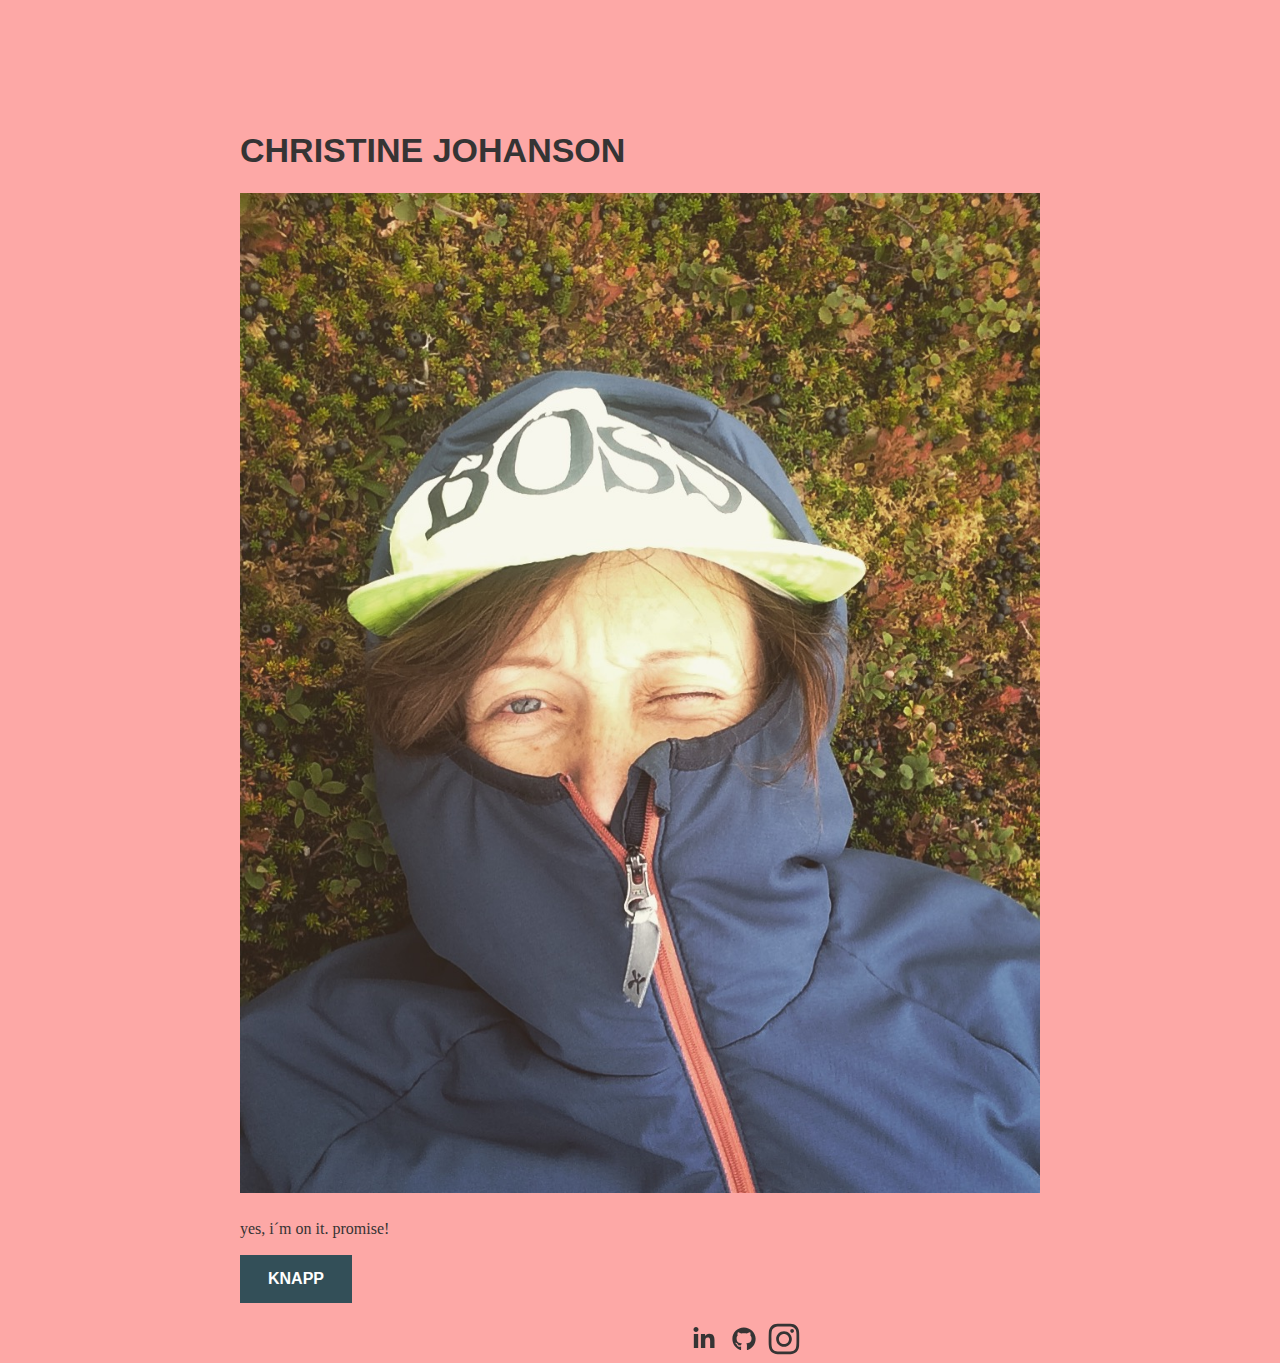
==== index.html @ b48ef5c4 "first commit" ====
<!DOCTYPE html>
<html lang="sv">
  <head>
    <meta charset="UTF-8" />
    <meta http-equiv="X-UA-Compatible" content="IE=edge" />
    <meta name="viewport" content="width=device-width, initial-scale=1.0" />
    <title>Christine Johanson - Home</title>
    <link rel="stylesheet" href="styles.css" />
    <link rel="preconnect" href="https://fonts.googleapis.com" />
    <link rel="preconnect" href="https://fonts.gstatic.com" crossorigin />
    <link
      href="https://fonts.googleapis.com/css2?family=Montserrat:wght@300&family=Nova+Cut&family=PT+Sans:ital,wght@0,400;0,700;1,400;1,700&display=swap"
      rel="stylesheet"
    />
  </head>
  <body>
    <div class="filling">
      <div class="heading">
        <h1>CHRISTINE JOHANSON</h1>
      </div>
      <div class="image">
        <img src="/img/IMG_8121.JPG" />
      </div>

      <p>yes, i´m on it. promise!</p>
      <div class="button">KNAPP</div>
      <div class="logos">
        <svg
          width="32"
          height="32"
          viewBox="0 0 32 32"
          fill="currentcolor"
          xmlns="http://www.w3.org/2000/svg"
        >
          <path
            d="M10.1875 25V10.9844H5.82812V25H10.1875ZM7.98438 9.10938C9.39062 9.10938 10.5156 7.9375 10.5156 6.53125C10.5156 5.17188 9.39062 4.04688 7.98438 4.04688C6.625 4.04688 5.5 5.17188 5.5 6.53125C5.5 7.9375 6.625 9.10938 7.98438 9.10938ZM26.4531 25H26.5V17.3125C26.5 13.5625 25.6562 10.6562 21.25 10.6562C19.1406 10.6562 17.7344 11.8281 17.125 12.9062H17.0781V10.9844H12.9062V25H17.2656V18.0625C17.2656 16.2344 17.5938 14.5 19.8438 14.5C22.0938 14.5 22.1406 16.5625 22.1406 18.2031V25H26.4531Z"
            fill="currentcolor"
          />
        </svg>
        <svg
          width="32"
          height="32"
          viewBox="0 0 32 32"
          fill="currentcolor"
          xmlns="http://www.w3.org/2000/svg"
        >
          <path
            d="M12.1094 22.6562C12.1094 22.5625 12.0156 22.4688 11.875 22.4688C11.7344 22.4688 11.6406 22.5625 11.6406 22.6562C11.6406 22.75 11.7344 22.8438 11.875 22.7969C12.0156 22.7969 12.1094 22.75 12.1094 22.6562ZM10.6562 22.4219C10.6562 22.5156 10.75 22.6562 10.8906 22.6562C10.9844 22.7031 11.125 22.6562 11.1719 22.5625C11.1719 22.4688 11.125 22.375 10.9844 22.3281C10.8438 22.2812 10.7031 22.3281 10.6562 22.4219ZM12.7656 22.375C12.625 22.375 12.5312 22.4688 12.5312 22.6094C12.5312 22.7031 12.6719 22.75 12.8125 22.7031C12.9531 22.6562 13.0469 22.6094 13 22.5156C13 22.4219 12.8594 22.3281 12.7656 22.375ZM15.8125 4.375C9.34375 4.375 4.375 9.34375 4.375 15.8125C4.375 21.0156 7.60938 25.4688 12.2969 27.0625C12.9062 27.1562 13.0938 26.7812 13.0938 26.5C13.0938 26.1719 13.0938 24.5781 13.0938 23.5938C13.0938 23.5938 9.8125 24.2969 9.10938 22.1875C9.10938 22.1875 8.59375 20.8281 7.84375 20.5C7.84375 20.5 6.76562 19.75 7.89062 19.75C7.89062 19.75 9.0625 19.8438 9.71875 20.9688C10.75 22.7969 12.4375 22.2812 13.1406 21.9531C13.2344 21.2031 13.5156 20.6875 13.8906 20.3594C11.2656 20.0781 8.59375 19.7031 8.59375 15.2031C8.59375 13.8906 8.96875 13.2812 9.71875 12.4375C9.57812 12.1094 9.20312 10.8906 9.85938 9.25C10.7969 8.96875 13.0938 10.5156 13.0938 10.5156C14.0312 10.2344 15.0156 10.1406 16 10.1406C17.0312 10.1406 18.0156 10.2344 18.9531 10.5156C18.9531 10.5156 21.2031 8.92188 22.1875 9.25C22.8438 10.8906 22.4219 12.1094 22.3281 12.4375C23.0781 13.2812 23.5469 13.8906 23.5469 15.2031C23.5469 19.7031 20.7812 20.0781 18.1562 20.3594C18.5781 20.7344 18.9531 21.4375 18.9531 22.5625C18.9531 24.1094 18.9062 26.0781 18.9062 26.4531C18.9062 26.7812 19.1406 27.1562 19.75 27.0156C24.4375 25.4688 27.625 21.0156 27.625 15.8125C27.625 9.34375 22.3281 4.375 15.8125 4.375ZM8.92188 20.5469C8.82812 20.5938 8.875 20.7344 8.92188 20.8281C9.01562 20.875 9.10938 20.9219 9.20312 20.875C9.25 20.8281 9.25 20.6875 9.15625 20.5938C9.0625 20.5469 8.96875 20.5 8.92188 20.5469ZM8.40625 20.1719C8.35938 20.2656 8.40625 20.3125 8.5 20.3594C8.59375 20.4062 8.6875 20.4062 8.73438 20.3125C8.73438 20.2656 8.6875 20.2188 8.59375 20.1719C8.5 20.125 8.45312 20.125 8.40625 20.1719ZM9.90625 21.8594C9.85938 21.9062 9.85938 22.0469 10 22.1406C10.0938 22.2344 10.2344 22.2812 10.2812 22.1875C10.3281 22.1406 10.3281 22 10.2344 21.9062C10.1406 21.8125 10 21.7656 9.90625 21.8594ZM9.39062 21.1562C9.29688 21.2031 9.29688 21.3438 9.39062 21.4375C9.48438 21.5312 9.57812 21.5781 9.67188 21.5312C9.71875 21.4844 9.71875 21.3438 9.67188 21.25C9.57812 21.1562 9.48438 21.1094 9.39062 21.1562Z"
            fill="currentcolor"
          />
        </svg>
        <svg
          width="22"
          height="22"
          viewBox="0 0 22 22"
          fill="currentcolor"
          xmlns="http://www.w3.org/2000/svg"
        >
          <path
            d="M11 5.60938C8 5.60938 5.60938 8.04688 5.60938 11C5.60938 14 8 16.3906 11 16.3906C13.9531 16.3906 16.3906 14 16.3906 11C16.3906 8.04688 13.9531 5.60938 11 5.60938ZM11 14.5156C9.07812 14.5156 7.48438 12.9688 7.48438 11C7.48438 9.07812 9.03125 7.53125 11 7.53125C12.9219 7.53125 14.4688 9.07812 14.4688 11C14.4688 12.9688 12.9219 14.5156 11 14.5156ZM17.8438 5.42188C17.8438 4.71875 17.2812 4.15625 16.5781 4.15625C15.875 4.15625 15.3125 4.71875 15.3125 5.42188C15.3125 6.125 15.875 6.6875 16.5781 6.6875C17.2812 6.6875 17.8438 6.125 17.8438 5.42188ZM21.4062 6.6875C21.3125 5 20.9375 3.5 19.7188 2.28125C18.5 1.0625 17 0.6875 15.3125 0.59375C13.5781 0.5 8.375 0.5 6.64062 0.59375C4.95312 0.6875 3.5 1.0625 2.23438 2.28125C1.01562 3.5 0.640625 5 0.546875 6.6875C0.453125 8.42188 0.453125 13.625 0.546875 15.3594C0.640625 17.0469 1.01562 18.5 2.23438 19.7656C3.5 20.9844 4.95312 21.3594 6.64062 21.4531C8.375 21.5469 13.5781 21.5469 15.3125 21.4531C17 21.3594 18.5 20.9844 19.7188 19.7656C20.9375 18.5 21.3125 17.0469 21.4062 15.3594C21.5 13.625 21.5 8.42188 21.4062 6.6875ZM19.1562 17.1875C18.8281 18.125 18.0781 18.8281 17.1875 19.2031C15.7812 19.7656 12.5 19.625 11 19.625C9.45312 19.625 6.17188 19.7656 4.8125 19.2031C3.875 18.8281 3.17188 18.125 2.79688 17.1875C2.23438 15.8281 2.375 12.5469 2.375 11C2.375 9.5 2.23438 6.21875 2.79688 4.8125C3.17188 3.92188 3.875 3.21875 4.8125 2.84375C6.17188 2.28125 9.45312 2.42188 11 2.42188C12.5 2.42188 15.7812 2.28125 17.1875 2.84375C18.0781 3.17188 18.7812 3.92188 19.1562 4.8125C19.7188 6.21875 19.5781 9.5 19.5781 11C19.5781 12.5469 19.7188 15.8281 19.1562 17.1875Z"
            fill="currentcolor"
          />
        </svg>
      </div>
    </div>
  </body>
</html>
---- styles.css ----
body {
    background-color: #fda8a6;
    font-family: 'Bungee', Helvetica, Arial, cursive;
    /* font-family: 'Nova Cut', cursive; */
}

.filling {
    width: 90%;
    max-width: 800px;
    margin: 0 auto;
    padding-top: 60px;
    color: #353434;
}

/* heading section */
.heading {
    width: 100%;
    margin: 0 auto;
    display: flex;
}

.profile-image {
    width: 70%;
}

.profile-image img {
    border: 2px solid #353434;
    border-radius: 2px;
    box-shadow: 5px 5px;
}

img {
    width: 100%;
    display: block;
    margin: 0 auto;
}

.logos {
    width: 30%;
    margin: 0 auto;
    padding-top: 20px;
    display: flex;
    justify-content: end;
    gap: 8px;
}
.logos svg {
    width: 20px;
    height: 20px;
    color: #353434;
}

svg:hover {
    color: #f75632;
}

a:link, a:visited{
    text-decoration: none;
    color: #353434;
}

.heading-text {
    padding-top: 20px;
    text-align: center;
    padding: 15px;
    width: 70%;
    background-color: white;
    margin: 0 0 20px 40px;
    border: 2px solid #353434;
    border-radius: 2px;
    box-shadow: 5px 5px;
}

/* text */
h1 {
    font-size: 34px;
}

h2 {
    padding: 10px 0;
    font-size: 18px;
}

p {
    font-family: 'Roboto Slab', serif;
    padding-top: 10px;
    line-height: 1.3;
}

.choices {
    display: flex;
    justify-content: center;
    gap: 14px;
    margin-bottom: 25px;
}

.choices .button {
    background-color: #353434;
    font-size: 12px;
    padding: 10px 20px;
    /* border-radius: 6px; */
    /* background-color: #d1d1d1; */
}

.choices .button:hover {
    background-color: #f75632;
    color: white;
}
.button {
    background-color: rgb(51, 79, 88);
    border: none;
    color: white;
    padding: 15px 28px;
    text-align: center;
    text-decoration: none;
    display: inline-block;
    font-size: 16px;
    font-weight: bold;
    cursor: pointer;
    transition-duration: 0.4s;        
}

.button:hover {
    background-color: white;
    color: rgb(51, 79, 88);
}

/* portfolio section  */
.portfolio {
    background-color: #d1d1d1;
    padding: 10px;
    width: 100%;
    box-sizing: border-box;
    border: 2px solid #353434;
    border-radius: 2px;
    box-shadow: 5px 5px;
    margin-bottom: 20px;
}
span {
    height: 2px;
    width: 100%;
    display: block;
    background-color: white;
    margin: 10px 0;
}

.project {
    width: 100%;
    display: flex;
    flex-direction: row;
}
.project-text {
    width: 50%;   
}
.project-text svg:hover {
    color: #f75632;
    transition-duration: 0.4s;
}

.testar {
    width: 32px;
    height: 32px;
}

.testar svg:hover {
    color: #f75632;
}
.project-image {
    width: 50%;
}
.project h4 {
    font-family: monospace;
    padding-top: 15px;
    padding-bottom: 20px;
}

/* about */
.about {
    background-color: #f75632;
    padding: 10px;
    width: 100%;
    box-sizing: border-box;
    border: 2px solid #353434;
    border-radius: 2px;
    box-shadow: 5px 5px;
    margin-bottom: 20px;
}

/* article {
    width: 60%;
    background-color: bisque;
    margin: 0 auto;
    padding: 10px;
} */


/* tech stack section */
.techstack {
    background-color: rgb(247, 245, 245);
    color: #353434;
    padding: 10px;
    width: 100%;
    box-sizing: border-box;
    border: 2px solid #353434;
    border-radius: 2px;
    box-shadow: 5px 5px;
    margin-bottom: 20px;
}

.techstack li {
    list-style: none;
    font-family: monospace;
    color: black;
}

.tech-list {
    background-color: #fda8a6;
    display: flex;
    justify-content: space-around;
    padding: 10px 0;
}
.left {
    width: 45%;
    text-align: right;
}
.right {
    width: 45%;
}

/* contact section */
.contact {
    background-color: #d1d1d1;
    color: #353434;
    padding: 10px;
    width: 100%;
    box-sizing: border-box;
    border: 2px solid #353434;
    border-radius: 2px;
    box-shadow: 5px 5px;
    margin-bottom: 20px;
}

.contact-text {
    background-color: white;
    padding: 10px;
    text-align: center;
}

.contact-logos {
    width: 30%;
    margin: 0 auto;
    padding-top: 20px;
    display: flex;
    justify-content: center;
    gap: 8px;
    }

.contact-logos svg {
    width: 20px;
    height: 20px;
    color: #353434;
}
.contact-logos svg:hover {
    color: #f75632;
}

footer {
    width: 100%;
    margin: 0 auto;
    background-color: darkgray;
    color: white;
}
/* Small devices (landscape phones, 576px and up) */
@media (min-width: 576px) {
    .filling {
            width: 80%;
    }
    .profile-image {
        width: 60%;
    }
    .logos {
        width: 40%;
    }
    .logos svg {
        width: 32px;
        height: 32px;
    }
    .contact-logos svg {
        width: 32px;
        height: 32px;
    }
    .about, .contact{
        padding: 10px 40px 30px;
    }
    .filling {
        padding-top: 100px;
    }
}

/* Medium devices (tablets, 768px and up) */
@media (min-width: 768px) {
    .about, .contact {
        padding: 10px 100px 30px;
    }
}

/* Large devices (desktops, 992px and up) */
@media (min-width: 992px) {

}

/* X-Large devices (large desktops, 1200px and up) */
@media (min-width: 1200px) {

}
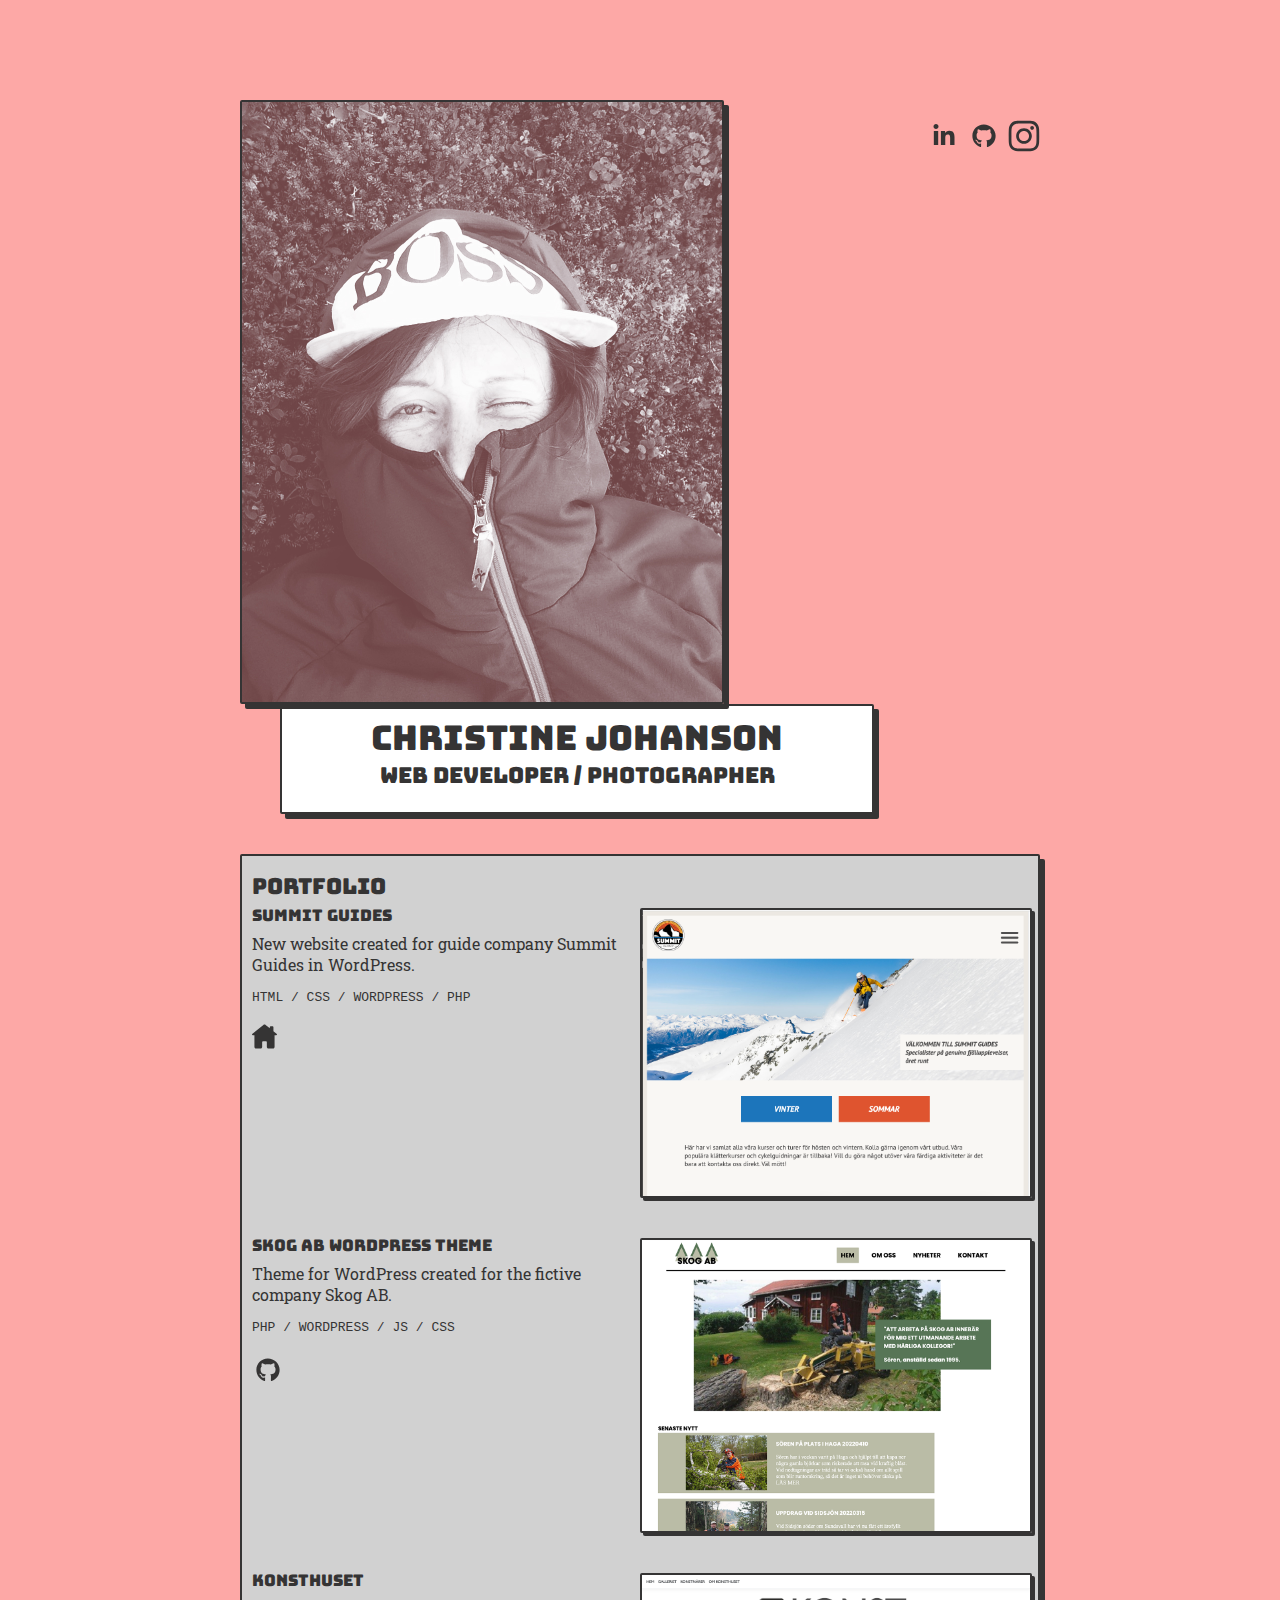
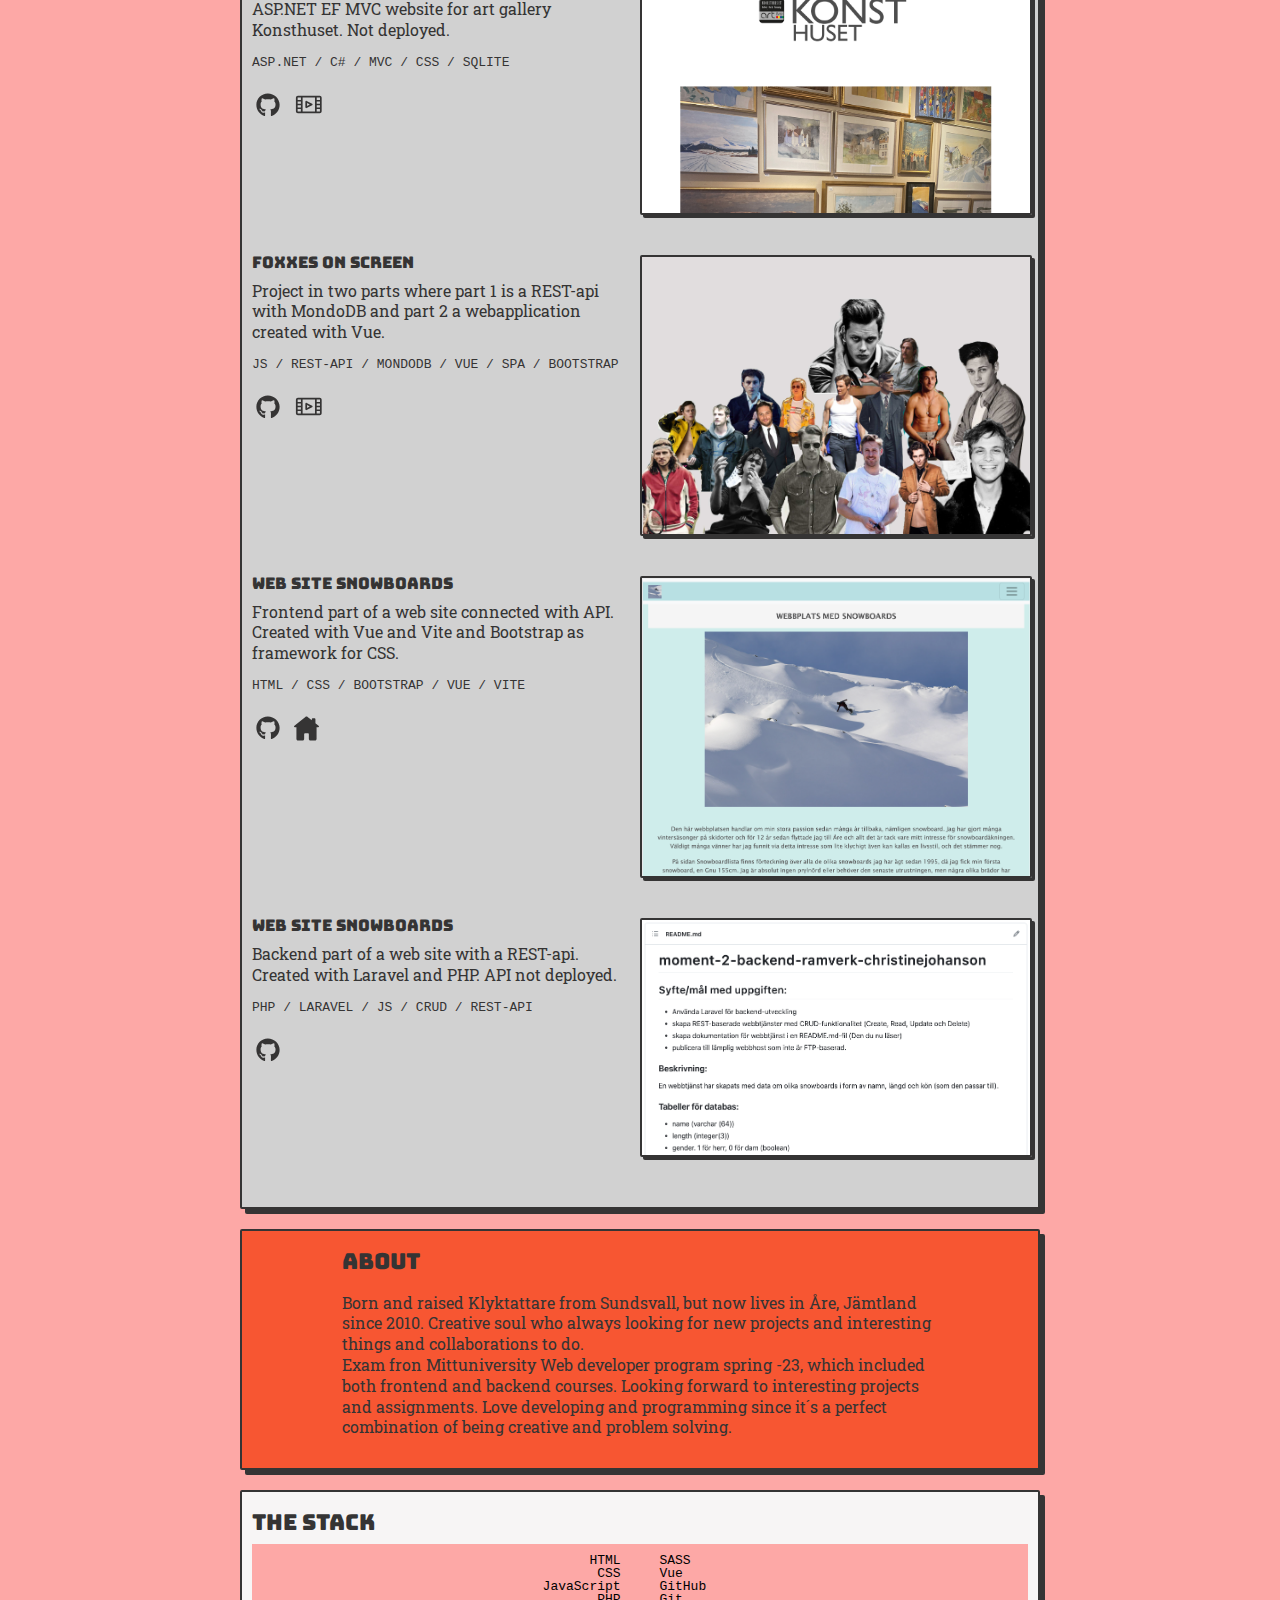
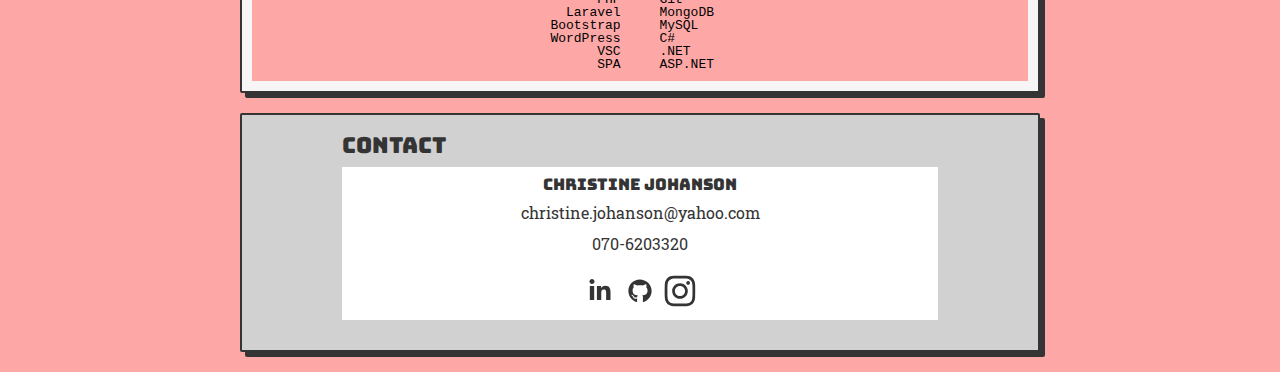
==== commit 3386cc14: "validate check" ====
--- a/index.html
+++ b/index.html
@@ -1,67 +1,489 @@
 <!DOCTYPE html>
-<html lang="sv">
+<html lang="en">
   <head>
     <meta charset="UTF-8" />
     <meta http-equiv="X-UA-Compatible" content="IE=edge" />
     <meta name="viewport" content="width=device-width, initial-scale=1.0" />
-    <title>Christine Johanson - Home</title>
+    <title>Christine Johanson - Web developer</title>
+    <link rel="icon" type="image/x-icon" href="/img/favicon.ico" />
+    <link rel="stylesheet" href="reset.css" />
     <link rel="stylesheet" href="styles.css" />
     <link rel="preconnect" href="https://fonts.googleapis.com" />
     <link rel="preconnect" href="https://fonts.gstatic.com" crossorigin />
     <link
-      href="https://fonts.googleapis.com/css2?family=Montserrat:wght@300&family=Nova+Cut&family=PT+Sans:ital,wght@0,400;0,700;1,400;1,700&display=swap"
+      href="https://fonts.googleapis.com/css2?family=Bungee&family=Montserrat:wght@300&family=Nova+Cut&family=PT+Sans:ital,wght@0,400;0,700;1,400;1,700&family=Roboto+Slab&display=swap"
       rel="stylesheet"
     />
   </head>
   <body>
     <div class="filling">
       <div class="heading">
-        <h1>CHRISTINE JOHANSON</h1>
+        <div class="profile-image">
+          <img src="/img/IMG_8121_2.jpg" alt="christine johanson portrait" />
+        </div>
+        <div class="logos">
+          <!-- linkedin -->
+          <a
+            href="https://www.linkedin.com/in/christine-johanson-6b6a24128/"
+            target="_blank"
+          >
+            <svg
+              width="32"
+              height="32"
+              viewBox="0 0 32 32"
+              fill="currentcolor"
+              xmlns="http://www.w3.org/2000/svg"
+            >
+              <path
+                d="M10.1875 25V10.9844H5.82812V25H10.1875ZM7.98438 9.10938C9.39062 9.10938 10.5156 7.9375 10.5156 6.53125C10.5156 5.17188 9.39062 4.04688 7.98438 4.04688C6.625 4.04688 5.5 5.17188 5.5 6.53125C5.5 7.9375 6.625 9.10938 7.98438 9.10938ZM26.4531 25H26.5V17.3125C26.5 13.5625 25.6562 10.6562 21.25 10.6562C19.1406 10.6562 17.7344 11.8281 17.125 12.9062H17.0781V10.9844H12.9062V25H17.2656V18.0625C17.2656 16.2344 17.5938 14.5 19.8438 14.5C22.0938 14.5 22.1406 16.5625 22.1406 18.2031V25H26.4531Z"
+                fill="currentcolor"
+              />
+            </svg>
+          </a>
+          <!-- github -->
+          <a href="https://github.com/christinejohanson" target="_blank">
+            <svg
+              width="32"
+              height="32"
+              viewBox="0 0 32 32"
+              fill="currentcolor"
+              xmlns="http://www.w3.org/2000/svg"
+            >
+              <path
+                d="M12.1094 22.6562C12.1094 22.5625 12.0156 22.4688 11.875 22.4688C11.7344 22.4688 11.6406 22.5625 11.6406 22.6562C11.6406 22.75 11.7344 22.8438 11.875 22.7969C12.0156 22.7969 12.1094 22.75 12.1094 22.6562ZM10.6562 22.4219C10.6562 22.5156 10.75 22.6562 10.8906 22.6562C10.9844 22.7031 11.125 22.6562 11.1719 22.5625C11.1719 22.4688 11.125 22.375 10.9844 22.3281C10.8438 22.2812 10.7031 22.3281 10.6562 22.4219ZM12.7656 22.375C12.625 22.375 12.5312 22.4688 12.5312 22.6094C12.5312 22.7031 12.6719 22.75 12.8125 22.7031C12.9531 22.6562 13.0469 22.6094 13 22.5156C13 22.4219 12.8594 22.3281 12.7656 22.375ZM15.8125 4.375C9.34375 4.375 4.375 9.34375 4.375 15.8125C4.375 21.0156 7.60938 25.4688 12.2969 27.0625C12.9062 27.1562 13.0938 26.7812 13.0938 26.5C13.0938 26.1719 13.0938 24.5781 13.0938 23.5938C13.0938 23.5938 9.8125 24.2969 9.10938 22.1875C9.10938 22.1875 8.59375 20.8281 7.84375 20.5C7.84375 20.5 6.76562 19.75 7.89062 19.75C7.89062 19.75 9.0625 19.8438 9.71875 20.9688C10.75 22.7969 12.4375 22.2812 13.1406 21.9531C13.2344 21.2031 13.5156 20.6875 13.8906 20.3594C11.2656 20.0781 8.59375 19.7031 8.59375 15.2031C8.59375 13.8906 8.96875 13.2812 9.71875 12.4375C9.57812 12.1094 9.20312 10.8906 9.85938 9.25C10.7969 8.96875 13.0938 10.5156 13.0938 10.5156C14.0312 10.2344 15.0156 10.1406 16 10.1406C17.0312 10.1406 18.0156 10.2344 18.9531 10.5156C18.9531 10.5156 21.2031 8.92188 22.1875 9.25C22.8438 10.8906 22.4219 12.1094 22.3281 12.4375C23.0781 13.2812 23.5469 13.8906 23.5469 15.2031C23.5469 19.7031 20.7812 20.0781 18.1562 20.3594C18.5781 20.7344 18.9531 21.4375 18.9531 22.5625C18.9531 24.1094 18.9062 26.0781 18.9062 26.4531C18.9062 26.7812 19.1406 27.1562 19.75 27.0156C24.4375 25.4688 27.625 21.0156 27.625 15.8125C27.625 9.34375 22.3281 4.375 15.8125 4.375ZM8.92188 20.5469C8.82812 20.5938 8.875 20.7344 8.92188 20.8281C9.01562 20.875 9.10938 20.9219 9.20312 20.875C9.25 20.8281 9.25 20.6875 9.15625 20.5938C9.0625 20.5469 8.96875 20.5 8.92188 20.5469ZM8.40625 20.1719C8.35938 20.2656 8.40625 20.3125 8.5 20.3594C8.59375 20.4062 8.6875 20.4062 8.73438 20.3125C8.73438 20.2656 8.6875 20.2188 8.59375 20.1719C8.5 20.125 8.45312 20.125 8.40625 20.1719ZM9.90625 21.8594C9.85938 21.9062 9.85938 22.0469 10 22.1406C10.0938 22.2344 10.2344 22.2812 10.2812 22.1875C10.3281 22.1406 10.3281 22 10.2344 21.9062C10.1406 21.8125 10 21.7656 9.90625 21.8594ZM9.39062 21.1562C9.29688 21.2031 9.29688 21.3438 9.39062 21.4375C9.48438 21.5312 9.57812 21.5781 9.67188 21.5312C9.71875 21.4844 9.71875 21.3438 9.67188 21.25C9.57812 21.1562 9.48438 21.1094 9.39062 21.1562Z"
+                fill="currentcolor"
+              />
+            </svg>
+          </a>
+          <!-- instagram -->
+          <a href="https://www.instagram.com/cjohanson_foto/" target="_blank">
+            <svg
+              width="22"
+              height="22"
+              viewBox="0 0 22 22"
+              fill="currentcolor"
+              xmlns="http://www.w3.org/2000/svg"
+            >
+              <path
+                d="M11 5.60938C8 5.60938 5.60938 8.04688 5.60938 11C5.60938 14 8 16.3906 11 16.3906C13.9531 16.3906 16.3906 14 16.3906 11C16.3906 8.04688 13.9531 5.60938 11 5.60938ZM11 14.5156C9.07812 14.5156 7.48438 12.9688 7.48438 11C7.48438 9.07812 9.03125 7.53125 11 7.53125C12.9219 7.53125 14.4688 9.07812 14.4688 11C14.4688 12.9688 12.9219 14.5156 11 14.5156ZM17.8438 5.42188C17.8438 4.71875 17.2812 4.15625 16.5781 4.15625C15.875 4.15625 15.3125 4.71875 15.3125 5.42188C15.3125 6.125 15.875 6.6875 16.5781 6.6875C17.2812 6.6875 17.8438 6.125 17.8438 5.42188ZM21.4062 6.6875C21.3125 5 20.9375 3.5 19.7188 2.28125C18.5 1.0625 17 0.6875 15.3125 0.59375C13.5781 0.5 8.375 0.5 6.64062 0.59375C4.95312 0.6875 3.5 1.0625 2.23438 2.28125C1.01562 3.5 0.640625 5 0.546875 6.6875C0.453125 8.42188 0.453125 13.625 0.546875 15.3594C0.640625 17.0469 1.01562 18.5 2.23438 19.7656C3.5 20.9844 4.95312 21.3594 6.64062 21.4531C8.375 21.5469 13.5781 21.5469 15.3125 21.4531C17 21.3594 18.5 20.9844 19.7188 19.7656C20.9375 18.5 21.3125 17.0469 21.4062 15.3594C21.5 13.625 21.5 8.42188 21.4062 6.6875ZM19.1562 17.1875C18.8281 18.125 18.0781 18.8281 17.1875 19.2031C15.7812 19.7656 12.5 19.625 11 19.625C9.45312 19.625 6.17188 19.7656 4.8125 19.2031C3.875 18.8281 3.17188 18.125 2.79688 17.1875C2.23438 15.8281 2.375 12.5469 2.375 11C2.375 9.5 2.23438 6.21875 2.79688 4.8125C3.17188 3.92188 3.875 3.21875 4.8125 2.84375C6.17188 2.28125 9.45312 2.42188 11 2.42188C12.5 2.42188 15.7812 2.28125 17.1875 2.84375C18.0781 3.17188 18.7812 3.92188 19.1562 4.8125C19.7188 6.21875 19.5781 9.5 19.5781 11C19.5781 12.5469 19.7188 15.8281 19.1562 17.1875Z"
+                fill="currentcolor"
+              />
+            </svg>
+          </a>
+        </div>
       </div>
-      <div class="image">
-        <img src="/img/IMG_8121.JPG" />
-      </div>
-
-      <p>yes, i´m on it. promise!</p>
-      <div class="button">KNAPP</div>
-      <div class="logos">
-        <svg
-          width="32"
-          height="32"
-          viewBox="0 0 32 32"
-          fill="currentcolor"
-          xmlns="http://www.w3.org/2000/svg"
-        >
-          <path
-            d="M10.1875 25V10.9844H5.82812V25H10.1875ZM7.98438 9.10938C9.39062 9.10938 10.5156 7.9375 10.5156 6.53125C10.5156 5.17188 9.39062 4.04688 7.98438 4.04688C6.625 4.04688 5.5 5.17188 5.5 6.53125C5.5 7.9375 6.625 9.10938 7.98438 9.10938ZM26.4531 25H26.5V17.3125C26.5 13.5625 25.6562 10.6562 21.25 10.6562C19.1406 10.6562 17.7344 11.8281 17.125 12.9062H17.0781V10.9844H12.9062V25H17.2656V18.0625C17.2656 16.2344 17.5938 14.5 19.8438 14.5C22.0938 14.5 22.1406 16.5625 22.1406 18.2031V25H26.4531Z"
-            fill="currentcolor"
-          />
-        </svg>
-        <svg
-          width="32"
-          height="32"
-          viewBox="0 0 32 32"
-          fill="currentcolor"
-          xmlns="http://www.w3.org/2000/svg"
-        >
-          <path
-            d="M12.1094 22.6562C12.1094 22.5625 12.0156 22.4688 11.875 22.4688C11.7344 22.4688 11.6406 22.5625 11.6406 22.6562C11.6406 22.75 11.7344 22.8438 11.875 22.7969C12.0156 22.7969 12.1094 22.75 12.1094 22.6562ZM10.6562 22.4219C10.6562 22.5156 10.75 22.6562 10.8906 22.6562C10.9844 22.7031 11.125 22.6562 11.1719 22.5625C11.1719 22.4688 11.125 22.375 10.9844 22.3281C10.8438 22.2812 10.7031 22.3281 10.6562 22.4219ZM12.7656 22.375C12.625 22.375 12.5312 22.4688 12.5312 22.6094C12.5312 22.7031 12.6719 22.75 12.8125 22.7031C12.9531 22.6562 13.0469 22.6094 13 22.5156C13 22.4219 12.8594 22.3281 12.7656 22.375ZM15.8125 4.375C9.34375 4.375 4.375 9.34375 4.375 15.8125C4.375 21.0156 7.60938 25.4688 12.2969 27.0625C12.9062 27.1562 13.0938 26.7812 13.0938 26.5C13.0938 26.1719 13.0938 24.5781 13.0938 23.5938C13.0938 23.5938 9.8125 24.2969 9.10938 22.1875C9.10938 22.1875 8.59375 20.8281 7.84375 20.5C7.84375 20.5 6.76562 19.75 7.89062 19.75C7.89062 19.75 9.0625 19.8438 9.71875 20.9688C10.75 22.7969 12.4375 22.2812 13.1406 21.9531C13.2344 21.2031 13.5156 20.6875 13.8906 20.3594C11.2656 20.0781 8.59375 19.7031 8.59375 15.2031C8.59375 13.8906 8.96875 13.2812 9.71875 12.4375C9.57812 12.1094 9.20312 10.8906 9.85938 9.25C10.7969 8.96875 13.0938 10.5156 13.0938 10.5156C14.0312 10.2344 15.0156 10.1406 16 10.1406C17.0312 10.1406 18.0156 10.2344 18.9531 10.5156C18.9531 10.5156 21.2031 8.92188 22.1875 9.25C22.8438 10.8906 22.4219 12.1094 22.3281 12.4375C23.0781 13.2812 23.5469 13.8906 23.5469 15.2031C23.5469 19.7031 20.7812 20.0781 18.1562 20.3594C18.5781 20.7344 18.9531 21.4375 18.9531 22.5625C18.9531 24.1094 18.9062 26.0781 18.9062 26.4531C18.9062 26.7812 19.1406 27.1562 19.75 27.0156C24.4375 25.4688 27.625 21.0156 27.625 15.8125C27.625 9.34375 22.3281 4.375 15.8125 4.375ZM8.92188 20.5469C8.82812 20.5938 8.875 20.7344 8.92188 20.8281C9.01562 20.875 9.10938 20.9219 9.20312 20.875C9.25 20.8281 9.25 20.6875 9.15625 20.5938C9.0625 20.5469 8.96875 20.5 8.92188 20.5469ZM8.40625 20.1719C8.35938 20.2656 8.40625 20.3125 8.5 20.3594C8.59375 20.4062 8.6875 20.4062 8.73438 20.3125C8.73438 20.2656 8.6875 20.2188 8.59375 20.1719C8.5 20.125 8.45312 20.125 8.40625 20.1719ZM9.90625 21.8594C9.85938 21.9062 9.85938 22.0469 10 22.1406C10.0938 22.2344 10.2344 22.2812 10.2812 22.1875C10.3281 22.1406 10.3281 22 10.2344 21.9062C10.1406 21.8125 10 21.7656 9.90625 21.8594ZM9.39062 21.1562C9.29688 21.2031 9.29688 21.3438 9.39062 21.4375C9.48438 21.5312 9.57812 21.5781 9.67188 21.5312C9.71875 21.4844 9.71875 21.3438 9.67188 21.25C9.57812 21.1562 9.48438 21.1094 9.39062 21.1562Z"
-            fill="currentcolor"
-          />
-        </svg>
-        <svg
-          width="22"
-          height="22"
-          viewBox="0 0 22 22"
-          fill="currentcolor"
-          xmlns="http://www.w3.org/2000/svg"
-        >
-          <path
-            d="M11 5.60938C8 5.60938 5.60938 8.04688 5.60938 11C5.60938 14 8 16.3906 11 16.3906C13.9531 16.3906 16.3906 14 16.3906 11C16.3906 8.04688 13.9531 5.60938 11 5.60938ZM11 14.5156C9.07812 14.5156 7.48438 12.9688 7.48438 11C7.48438 9.07812 9.03125 7.53125 11 7.53125C12.9219 7.53125 14.4688 9.07812 14.4688 11C14.4688 12.9688 12.9219 14.5156 11 14.5156ZM17.8438 5.42188C17.8438 4.71875 17.2812 4.15625 16.5781 4.15625C15.875 4.15625 15.3125 4.71875 15.3125 5.42188C15.3125 6.125 15.875 6.6875 16.5781 6.6875C17.2812 6.6875 17.8438 6.125 17.8438 5.42188ZM21.4062 6.6875C21.3125 5 20.9375 3.5 19.7188 2.28125C18.5 1.0625 17 0.6875 15.3125 0.59375C13.5781 0.5 8.375 0.5 6.64062 0.59375C4.95312 0.6875 3.5 1.0625 2.23438 2.28125C1.01562 3.5 0.640625 5 0.546875 6.6875C0.453125 8.42188 0.453125 13.625 0.546875 15.3594C0.640625 17.0469 1.01562 18.5 2.23438 19.7656C3.5 20.9844 4.95312 21.3594 6.64062 21.4531C8.375 21.5469 13.5781 21.5469 15.3125 21.4531C17 21.3594 18.5 20.9844 19.7188 19.7656C20.9375 18.5 21.3125 17.0469 21.4062 15.3594C21.5 13.625 21.5 8.42188 21.4062 6.6875ZM19.1562 17.1875C18.8281 18.125 18.0781 18.8281 17.1875 19.2031C15.7812 19.7656 12.5 19.625 11 19.625C9.45312 19.625 6.17188 19.7656 4.8125 19.2031C3.875 18.8281 3.17188 18.125 2.79688 17.1875C2.23438 15.8281 2.375 12.5469 2.375 11C2.375 9.5 2.23438 6.21875 2.79688 4.8125C3.17188 3.92188 3.875 3.21875 4.8125 2.84375C6.17188 2.28125 9.45312 2.42188 11 2.42188C12.5 2.42188 15.7812 2.28125 17.1875 2.84375C18.0781 3.17188 18.7812 3.92188 19.1562 4.8125C19.7188 6.21875 19.5781 9.5 19.5781 11C19.5781 12.5469 19.7188 15.8281 19.1562 17.1875Z"
-            fill="currentcolor"
-          />
-        </svg>
-      </div>
+      <section class="heading-text">
+        <h1>Christine Johanson</h1>
+        <h2>web developer / photographer</h2>
+      </section>
+      <!-- <section class="choices">
+        <div class="button">PORTFOLIO</div>
+        <div class="button">ABOUT</div>
+        <div class="button">PHOTOGRAPHY / GRAPHIC DESIGN</div>
+      </section> -->
+      <section class="portfolio">
+        <h2>PORTFOLIO</h2>
+        <!-- SUMMIT GUIDES -->
+        <div class="project">
+          <div class="project-text">
+            <h3>Summit Guides</h3>
+            <p>
+              New website created for guide company Summit Guides in WordPress.
+            </p>
+            <h4>HTML / CSS / WORDPRESS / PHP</h4>
+            <div class="project-symbols">
+              <a href="https://www.summitguides.se" target="_blank">
+                <svg
+                  fill="currentcolor"
+                  height="25px"
+                  width="25px"
+                  version="1.1"
+                  xmlns="http://www.w3.org/2000/svg"
+                  xmlns:xlink="http://www.w3.org/1999/xlink"
+                  viewBox="0 0 330.242 330.242"
+                  xml:space="preserve"
+                >
+                  <path
+                    d="M324.442,129.811l-41.321-33.677V42.275c0-6.065-4.935-11-11-11h-26c-6.065,0-11,4.935-11,11v14.737l-55.213-44.999
+                    c-3.994-3.254-9.258-5.047-14.822-5.047c-5.542,0-10.781,1.782-14.753,5.019L5.8,129.81c-6.567,5.351-6.173,10.012-5.354,12.314
+                    c0.817,2.297,3.448,6.151,11.884,6.151h19.791v154.947c0,11.058,8.972,20.053,20,20.053h62.5c10.935,0,19.5-8.809,19.5-20.053
+                    v-63.541c0-5.446,5.005-10.405,10.5-10.405h42c5.238,0,9.5,4.668,9.5,10.405v63.541c0,10.87,9.388,20.053,20.5,20.053h61.5
+                    c11.028,0,20-8.996,20-20.053V148.275h19.791c8.436,0,11.066-3.854,11.884-6.151C330.615,139.822,331.009,135.161,324.442,129.811z"
+                  />
+                </svg>
+              </a>
+            </div>
+          </div>
+          <div class="project-image">
+            <img src="/img/summit.png" alt="summit guides project" />
+          </div>
+        </div>
+
+        <!-- SKOG AB -->
+        <div class="project">
+          <div class="project-text">
+            <h3>Skog AB WordPress Theme</h3>
+            <p>Theme for WordPress created for the fictive company Skog AB.</p>
+            <h4>PHP / WORDPRESS / JS / CSS</h4>
+            <div class="project-symbols">
+              <a
+                href="https://github.com/christinejohanson/moment3_2_vt22-christinejohanson"
+                target="_blank"
+              >
+                <svg
+                  width="32"
+                  height="32"
+                  viewBox="0 0 32 32"
+                  fill="currentcolor"
+                  xmlns="http://www.w3.org/2000/svg"
+                >
+                  <path
+                    d="M12.1094 22.6562C12.1094 22.5625 12.0156 22.4688 11.875 22.4688C11.7344 22.4688 11.6406 22.5625 11.6406 22.6562C11.6406 22.75 11.7344 22.8438 11.875 22.7969C12.0156 22.7969 12.1094 22.75 12.1094 22.6562ZM10.6562 22.4219C10.6562 22.5156 10.75 22.6562 10.8906 22.6562C10.9844 22.7031 11.125 22.6562 11.1719 22.5625C11.1719 22.4688 11.125 22.375 10.9844 22.3281C10.8438 22.2812 10.7031 22.3281 10.6562 22.4219ZM12.7656 22.375C12.625 22.375 12.5312 22.4688 12.5312 22.6094C12.5312 22.7031 12.6719 22.75 12.8125 22.7031C12.9531 22.6562 13.0469 22.6094 13 22.5156C13 22.4219 12.8594 22.3281 12.7656 22.375ZM15.8125 4.375C9.34375 4.375 4.375 9.34375 4.375 15.8125C4.375 21.0156 7.60938 25.4688 12.2969 27.0625C12.9062 27.1562 13.0938 26.7812 13.0938 26.5C13.0938 26.1719 13.0938 24.5781 13.0938 23.5938C13.0938 23.5938 9.8125 24.2969 9.10938 22.1875C9.10938 22.1875 8.59375 20.8281 7.84375 20.5C7.84375 20.5 6.76562 19.75 7.89062 19.75C7.89062 19.75 9.0625 19.8438 9.71875 20.9688C10.75 22.7969 12.4375 22.2812 13.1406 21.9531C13.2344 21.2031 13.5156 20.6875 13.8906 20.3594C11.2656 20.0781 8.59375 19.7031 8.59375 15.2031C8.59375 13.8906 8.96875 13.2812 9.71875 12.4375C9.57812 12.1094 9.20312 10.8906 9.85938 9.25C10.7969 8.96875 13.0938 10.5156 13.0938 10.5156C14.0312 10.2344 15.0156 10.1406 16 10.1406C17.0312 10.1406 18.0156 10.2344 18.9531 10.5156C18.9531 10.5156 21.2031 8.92188 22.1875 9.25C22.8438 10.8906 22.4219 12.1094 22.3281 12.4375C23.0781 13.2812 23.5469 13.8906 23.5469 15.2031C23.5469 19.7031 20.7812 20.0781 18.1562 20.3594C18.5781 20.7344 18.9531 21.4375 18.9531 22.5625C18.9531 24.1094 18.9062 26.0781 18.9062 26.4531C18.9062 26.7812 19.1406 27.1562 19.75 27.0156C24.4375 25.4688 27.625 21.0156 27.625 15.8125C27.625 9.34375 22.3281 4.375 15.8125 4.375ZM8.92188 20.5469C8.82812 20.5938 8.875 20.7344 8.92188 20.8281C9.01562 20.875 9.10938 20.9219 9.20312 20.875C9.25 20.8281 9.25 20.6875 9.15625 20.5938C9.0625 20.5469 8.96875 20.5 8.92188 20.5469ZM8.40625 20.1719C8.35938 20.2656 8.40625 20.3125 8.5 20.3594C8.59375 20.4062 8.6875 20.4062 8.73438 20.3125C8.73438 20.2656 8.6875 20.2188 8.59375 20.1719C8.5 20.125 8.45312 20.125 8.40625 20.1719ZM9.90625 21.8594C9.85938 21.9062 9.85938 22.0469 10 22.1406C10.0938 22.2344 10.2344 22.2812 10.2812 22.1875C10.3281 22.1406 10.3281 22 10.2344 21.9062C10.1406 21.8125 10 21.7656 9.90625 21.8594ZM9.39062 21.1562C9.29688 21.2031 9.29688 21.3438 9.39062 21.4375C9.48438 21.5312 9.57812 21.5781 9.67188 21.5312C9.71875 21.4844 9.71875 21.3438 9.67188 21.25C9.57812 21.1562 9.48438 21.1094 9.39062 21.1562Z"
+                    fill="currentcolor"
+                  />
+                </svg>
+              </a>
+            </div>
+          </div>
+
+          <div class="project-image">
+            <img src="/img/screenshot.png" alt="skog ab project image" />
+          </div>
+        </div>
+
+        <!-- KONSTHUSET  -->
+        <div class="project">
+          <div class="project-text">
+            <h3>Konsthuset</h3>
+            <p>
+              ASP.NET EF MVC website for art gallery Konsthuset. Not deployed.
+            </p>
+            <h4>ASP.NET / C# / MVC / CSS / SQLITE</h4>
+            <div class="project-symbols">
+              <a
+                href="https://github.com/christinejohanson/Konsten"
+                target="_blank"
+              >
+                <svg
+                  width="32"
+                  height="32"
+                  viewBox="0 0 32 32"
+                  fill="currentcolor"
+                  xmlns="http://www.w3.org/2000/svg"
+                >
+                  <path
+                    d="M12.1094 22.6562C12.1094 22.5625 12.0156 22.4688 11.875 22.4688C11.7344 22.4688 11.6406 22.5625 11.6406 22.6562C11.6406 22.75 11.7344 22.8438 11.875 22.7969C12.0156 22.7969 12.1094 22.75 12.1094 22.6562ZM10.6562 22.4219C10.6562 22.5156 10.75 22.6562 10.8906 22.6562C10.9844 22.7031 11.125 22.6562 11.1719 22.5625C11.1719 22.4688 11.125 22.375 10.9844 22.3281C10.8438 22.2812 10.7031 22.3281 10.6562 22.4219ZM12.7656 22.375C12.625 22.375 12.5312 22.4688 12.5312 22.6094C12.5312 22.7031 12.6719 22.75 12.8125 22.7031C12.9531 22.6562 13.0469 22.6094 13 22.5156C13 22.4219 12.8594 22.3281 12.7656 22.375ZM15.8125 4.375C9.34375 4.375 4.375 9.34375 4.375 15.8125C4.375 21.0156 7.60938 25.4688 12.2969 27.0625C12.9062 27.1562 13.0938 26.7812 13.0938 26.5C13.0938 26.1719 13.0938 24.5781 13.0938 23.5938C13.0938 23.5938 9.8125 24.2969 9.10938 22.1875C9.10938 22.1875 8.59375 20.8281 7.84375 20.5C7.84375 20.5 6.76562 19.75 7.89062 19.75C7.89062 19.75 9.0625 19.8438 9.71875 20.9688C10.75 22.7969 12.4375 22.2812 13.1406 21.9531C13.2344 21.2031 13.5156 20.6875 13.8906 20.3594C11.2656 20.0781 8.59375 19.7031 8.59375 15.2031C8.59375 13.8906 8.96875 13.2812 9.71875 12.4375C9.57812 12.1094 9.20312 10.8906 9.85938 9.25C10.7969 8.96875 13.0938 10.5156 13.0938 10.5156C14.0312 10.2344 15.0156 10.1406 16 10.1406C17.0312 10.1406 18.0156 10.2344 18.9531 10.5156C18.9531 10.5156 21.2031 8.92188 22.1875 9.25C22.8438 10.8906 22.4219 12.1094 22.3281 12.4375C23.0781 13.2812 23.5469 13.8906 23.5469 15.2031C23.5469 19.7031 20.7812 20.0781 18.1562 20.3594C18.5781 20.7344 18.9531 21.4375 18.9531 22.5625C18.9531 24.1094 18.9062 26.0781 18.9062 26.4531C18.9062 26.7812 19.1406 27.1562 19.75 27.0156C24.4375 25.4688 27.625 21.0156 27.625 15.8125C27.625 9.34375 22.3281 4.375 15.8125 4.375ZM8.92188 20.5469C8.82812 20.5938 8.875 20.7344 8.92188 20.8281C9.01562 20.875 9.10938 20.9219 9.20312 20.875C9.25 20.8281 9.25 20.6875 9.15625 20.5938C9.0625 20.5469 8.96875 20.5 8.92188 20.5469ZM8.40625 20.1719C8.35938 20.2656 8.40625 20.3125 8.5 20.3594C8.59375 20.4062 8.6875 20.4062 8.73438 20.3125C8.73438 20.2656 8.6875 20.2188 8.59375 20.1719C8.5 20.125 8.45312 20.125 8.40625 20.1719ZM9.90625 21.8594C9.85938 21.9062 9.85938 22.0469 10 22.1406C10.0938 22.2344 10.2344 22.2812 10.2812 22.1875C10.3281 22.1406 10.3281 22 10.2344 21.9062C10.1406 21.8125 10 21.7656 9.90625 21.8594ZM9.39062 21.1562C9.29688 21.2031 9.29688 21.3438 9.39062 21.4375C9.48438 21.5312 9.57812 21.5781 9.67188 21.5312C9.71875 21.4844 9.71875 21.3438 9.67188 21.25C9.57812 21.1562 9.48438 21.1094 9.39062 21.1562Z"
+                    fill="currentcolor"
+                  />
+                </svg>
+              </a>
+              <a
+                href="https://www.youtube.com/watch?v=VLh9pPpuLEA"
+                target="_blank"
+              >
+                <svg
+                  version="1.1"
+                  xmlns="http://www.w3.org/2000/svg"
+                  xmlns:xlink="http://www.w3.org/1999/xlink"
+                  x="0px"
+                  y="0px"
+                  viewBox="0 0 97 71"
+                  style="enable-background: new 0 0 97 71"
+                  xml:space="preserve"
+                  class="testar"
+                  fill="currentcolor"
+                >
+                  <g>
+                    <g>
+                      <g>
+                        <path
+                          d="M77.8,7.3H11.9c-3.3,0-6.1,2.7-6.1,6.1v41.2c0,3.3,2.7,6.1,6.1,6.1h65.9c3.3,0,6.1-2.7,6.1-6.1V13.4
+				C83.9,10.1,81.2,7.3,77.8,7.3z M20.9,55.5h-9c-0.5,0-0.9-0.4-0.9-0.9V48h9.8V55.5L20.9,55.5z M20.9,42.8h-9.8v-6.2h9.8V42.8
+				L20.9,42.8z M20.9,31.4h-9.8v-6.2h9.8V31.4L20.9,31.4z M20.9,20h-9.8v-6.6c0-0.5,0.4-0.9,0.9-0.9h9V20z M63.6,55.5H26.1V12.5
+				h37.5V55.5z M78.7,54.6c0,0.5-0.4,0.9-0.9,0.9h-9V48h9.8V54.6z M78.7,42.8h-9.8v-6.2h9.8V42.8z M78.7,31.4h-9.8v-6.2h9.8V31.4z
+				 M78.7,20h-9.8v-7.5h9c0.5,0,0.9,0.4,0.9,0.9V20L78.7,20z"
+                        />
+                        <path
+                          d="M38.2,44.8l16.7-8.5c1.9-1,1.9-3.7,0-4.6l-16.7-8.5c-1.7-0.9-3.8,0.4-3.8,2.3v17C34.4,44.5,36.5,45.7,38.2,44.8z
+				 M39.6,29.7L48,34l-8.4,4.3V29.7z"
+                          fill="currentcolor"
+                        />
+                      </g>
+                    </g>
+                  </g>
+                </svg>
+              </a>
+            </div>
+          </div>
+          <div class="project-image">
+            <img src="/img/konsthuset.png" alt="konsthuset project image" />
+          </div>
+        </div>
+
+        <!-- FOXXES ON SCREEN -->
+        <div class="project">
+          <div class="project-text">
+            <h3>Foxxes on screen</h3>
+            <p>
+              Project in two parts where part 1 is a REST-api with MondoDB and
+              part 2 a webapplication created with Vue.
+            </p>
+            <h4>JS / REST-API / MONDODB / VUE / SPA / BOOTSTRAP</h4>
+            <div class="project-symbols">
+              <a
+                href="https://github.com/christinejohanson/project_js_dt162g"
+                target="_blank"
+              >
+                <svg
+                  width="32"
+                  height="32"
+                  viewBox="0 0 32 32"
+                  fill="currentcolor"
+                  xmlns="http://www.w3.org/2000/svg"
+                >
+                  <path
+                    d="M12.1094 22.6562C12.1094 22.5625 12.0156 22.4688 11.875 22.4688C11.7344 22.4688 11.6406 22.5625 11.6406 22.6562C11.6406 22.75 11.7344 22.8438 11.875 22.7969C12.0156 22.7969 12.1094 22.75 12.1094 22.6562ZM10.6562 22.4219C10.6562 22.5156 10.75 22.6562 10.8906 22.6562C10.9844 22.7031 11.125 22.6562 11.1719 22.5625C11.1719 22.4688 11.125 22.375 10.9844 22.3281C10.8438 22.2812 10.7031 22.3281 10.6562 22.4219ZM12.7656 22.375C12.625 22.375 12.5312 22.4688 12.5312 22.6094C12.5312 22.7031 12.6719 22.75 12.8125 22.7031C12.9531 22.6562 13.0469 22.6094 13 22.5156C13 22.4219 12.8594 22.3281 12.7656 22.375ZM15.8125 4.375C9.34375 4.375 4.375 9.34375 4.375 15.8125C4.375 21.0156 7.60938 25.4688 12.2969 27.0625C12.9062 27.1562 13.0938 26.7812 13.0938 26.5C13.0938 26.1719 13.0938 24.5781 13.0938 23.5938C13.0938 23.5938 9.8125 24.2969 9.10938 22.1875C9.10938 22.1875 8.59375 20.8281 7.84375 20.5C7.84375 20.5 6.76562 19.75 7.89062 19.75C7.89062 19.75 9.0625 19.8438 9.71875 20.9688C10.75 22.7969 12.4375 22.2812 13.1406 21.9531C13.2344 21.2031 13.5156 20.6875 13.8906 20.3594C11.2656 20.0781 8.59375 19.7031 8.59375 15.2031C8.59375 13.8906 8.96875 13.2812 9.71875 12.4375C9.57812 12.1094 9.20312 10.8906 9.85938 9.25C10.7969 8.96875 13.0938 10.5156 13.0938 10.5156C14.0312 10.2344 15.0156 10.1406 16 10.1406C17.0312 10.1406 18.0156 10.2344 18.9531 10.5156C18.9531 10.5156 21.2031 8.92188 22.1875 9.25C22.8438 10.8906 22.4219 12.1094 22.3281 12.4375C23.0781 13.2812 23.5469 13.8906 23.5469 15.2031C23.5469 19.7031 20.7812 20.0781 18.1562 20.3594C18.5781 20.7344 18.9531 21.4375 18.9531 22.5625C18.9531 24.1094 18.9062 26.0781 18.9062 26.4531C18.9062 26.7812 19.1406 27.1562 19.75 27.0156C24.4375 25.4688 27.625 21.0156 27.625 15.8125C27.625 9.34375 22.3281 4.375 15.8125 4.375ZM8.92188 20.5469C8.82812 20.5938 8.875 20.7344 8.92188 20.8281C9.01562 20.875 9.10938 20.9219 9.20312 20.875C9.25 20.8281 9.25 20.6875 9.15625 20.5938C9.0625 20.5469 8.96875 20.5 8.92188 20.5469ZM8.40625 20.1719C8.35938 20.2656 8.40625 20.3125 8.5 20.3594C8.59375 20.4062 8.6875 20.4062 8.73438 20.3125C8.73438 20.2656 8.6875 20.2188 8.59375 20.1719C8.5 20.125 8.45312 20.125 8.40625 20.1719ZM9.90625 21.8594C9.85938 21.9062 9.85938 22.0469 10 22.1406C10.0938 22.2344 10.2344 22.2812 10.2812 22.1875C10.3281 22.1406 10.3281 22 10.2344 21.9062C10.1406 21.8125 10 21.7656 9.90625 21.8594ZM9.39062 21.1562C9.29688 21.2031 9.29688 21.3438 9.39062 21.4375C9.48438 21.5312 9.57812 21.5781 9.67188 21.5312C9.71875 21.4844 9.71875 21.3438 9.67188 21.25C9.57812 21.1562 9.48438 21.1094 9.39062 21.1562Z"
+                    fill="currentcolor"
+                  />
+                </svg>
+              </a>
+              <a
+                href="https://www.youtube.com/watch?v=FNDg6ceDY0w"
+                target="_blank"
+              >
+                <svg
+                  version="1.1"
+                  xmlns="http://www.w3.org/2000/svg"
+                  xmlns:xlink="http://www.w3.org/1999/xlink"
+                  x="0px"
+                  y="0px"
+                  viewBox="0 0 97 71"
+                  style="enable-background: new 0 0 97 71"
+                  xml:space="preserve"
+                  class="testar"
+                  fill="currentcolor"
+                >
+                  <g>
+                    <g>
+                      <g>
+                        <path
+                          d="M77.8,7.3H11.9c-3.3,0-6.1,2.7-6.1,6.1v41.2c0,3.3,2.7,6.1,6.1,6.1h65.9c3.3,0,6.1-2.7,6.1-6.1V13.4
+				C83.9,10.1,81.2,7.3,77.8,7.3z M20.9,55.5h-9c-0.5,0-0.9-0.4-0.9-0.9V48h9.8V55.5L20.9,55.5z M20.9,42.8h-9.8v-6.2h9.8V42.8
+				L20.9,42.8z M20.9,31.4h-9.8v-6.2h9.8V31.4L20.9,31.4z M20.9,20h-9.8v-6.6c0-0.5,0.4-0.9,0.9-0.9h9V20z M63.6,55.5H26.1V12.5
+				h37.5V55.5z M78.7,54.6c0,0.5-0.4,0.9-0.9,0.9h-9V48h9.8V54.6z M78.7,42.8h-9.8v-6.2h9.8V42.8z M78.7,31.4h-9.8v-6.2h9.8V31.4z
+				 M78.7,20h-9.8v-7.5h9c0.5,0,0.9,0.4,0.9,0.9V20L78.7,20z"
+                        />
+                        <path
+                          d="M38.2,44.8l16.7-8.5c1.9-1,1.9-3.7,0-4.6l-16.7-8.5c-1.7-0.9-3.8,0.4-3.8,2.3v17C34.4,44.5,36.5,45.7,38.2,44.8z
+				 M39.6,29.7L48,34l-8.4,4.3V29.7z"
+                          fill="currentcolor"
+                        />
+                      </g>
+                    </g>
+                  </g>
+                </svg>
+              </a>
+            </div>
+          </div>
+          <div class="project-image">
+            <img src="/img/foxxbild.jpg" alt="foxxes on screen project image" />
+          </div>
+        </div>
+
+        <!-- SNOWBOARD -->
+        <div class="project">
+          <div class="project-text">
+            <h3>Web site Snowboards</h3>
+            <p>
+              Frontend part of a web site connected with API. Created with Vue
+              and Vite and Bootstrap as framework for CSS.
+            </p>
+            <h4>HTML / CSS / BOOTSTRAP / VUE / VITE</h4>
+            <div class="project-symbols">
+              <a
+                href="https://github.com/christinejohanson/moment-3-frontend-ramverk-christinejohanson"
+                target="_blank"
+              >
+                <svg
+                  width="32"
+                  height="32"
+                  viewBox="0 0 32 32"
+                  fill="currentcolor"
+                  xmlns="http://www.w3.org/2000/svg"
+                >
+                  <path
+                    d="M12.1094 22.6562C12.1094 22.5625 12.0156 22.4688 11.875 22.4688C11.7344 22.4688 11.6406 22.5625 11.6406 22.6562C11.6406 22.75 11.7344 22.8438 11.875 22.7969C12.0156 22.7969 12.1094 22.75 12.1094 22.6562ZM10.6562 22.4219C10.6562 22.5156 10.75 22.6562 10.8906 22.6562C10.9844 22.7031 11.125 22.6562 11.1719 22.5625C11.1719 22.4688 11.125 22.375 10.9844 22.3281C10.8438 22.2812 10.7031 22.3281 10.6562 22.4219ZM12.7656 22.375C12.625 22.375 12.5312 22.4688 12.5312 22.6094C12.5312 22.7031 12.6719 22.75 12.8125 22.7031C12.9531 22.6562 13.0469 22.6094 13 22.5156C13 22.4219 12.8594 22.3281 12.7656 22.375ZM15.8125 4.375C9.34375 4.375 4.375 9.34375 4.375 15.8125C4.375 21.0156 7.60938 25.4688 12.2969 27.0625C12.9062 27.1562 13.0938 26.7812 13.0938 26.5C13.0938 26.1719 13.0938 24.5781 13.0938 23.5938C13.0938 23.5938 9.8125 24.2969 9.10938 22.1875C9.10938 22.1875 8.59375 20.8281 7.84375 20.5C7.84375 20.5 6.76562 19.75 7.89062 19.75C7.89062 19.75 9.0625 19.8438 9.71875 20.9688C10.75 22.7969 12.4375 22.2812 13.1406 21.9531C13.2344 21.2031 13.5156 20.6875 13.8906 20.3594C11.2656 20.0781 8.59375 19.7031 8.59375 15.2031C8.59375 13.8906 8.96875 13.2812 9.71875 12.4375C9.57812 12.1094 9.20312 10.8906 9.85938 9.25C10.7969 8.96875 13.0938 10.5156 13.0938 10.5156C14.0312 10.2344 15.0156 10.1406 16 10.1406C17.0312 10.1406 18.0156 10.2344 18.9531 10.5156C18.9531 10.5156 21.2031 8.92188 22.1875 9.25C22.8438 10.8906 22.4219 12.1094 22.3281 12.4375C23.0781 13.2812 23.5469 13.8906 23.5469 15.2031C23.5469 19.7031 20.7812 20.0781 18.1562 20.3594C18.5781 20.7344 18.9531 21.4375 18.9531 22.5625C18.9531 24.1094 18.9062 26.0781 18.9062 26.4531C18.9062 26.7812 19.1406 27.1562 19.75 27.0156C24.4375 25.4688 27.625 21.0156 27.625 15.8125C27.625 9.34375 22.3281 4.375 15.8125 4.375ZM8.92188 20.5469C8.82812 20.5938 8.875 20.7344 8.92188 20.8281C9.01562 20.875 9.10938 20.9219 9.20312 20.875C9.25 20.8281 9.25 20.6875 9.15625 20.5938C9.0625 20.5469 8.96875 20.5 8.92188 20.5469ZM8.40625 20.1719C8.35938 20.2656 8.40625 20.3125 8.5 20.3594C8.59375 20.4062 8.6875 20.4062 8.73438 20.3125C8.73438 20.2656 8.6875 20.2188 8.59375 20.1719C8.5 20.125 8.45312 20.125 8.40625 20.1719ZM9.90625 21.8594C9.85938 21.9062 9.85938 22.0469 10 22.1406C10.0938 22.2344 10.2344 22.2812 10.2812 22.1875C10.3281 22.1406 10.3281 22 10.2344 21.9062C10.1406 21.8125 10 21.7656 9.90625 21.8594ZM9.39062 21.1562C9.29688 21.2031 9.29688 21.3438 9.39062 21.4375C9.48438 21.5312 9.57812 21.5781 9.67188 21.5312C9.71875 21.4844 9.71875 21.3438 9.67188 21.25C9.57812 21.1562 9.48438 21.1094 9.39062 21.1562Z"
+                    fill="currentcolor"
+                  />
+                </svg>
+              </a>
+              <a
+                href="https://frontendsnowboardlist.netlify.app/"
+                target="_blank"
+              >
+                <svg
+                  fill="currentcolor"
+                  height="25px"
+                  width="25px"
+                  version="1.1"
+                  xmlns="http://www.w3.org/2000/svg"
+                  xmlns:xlink="http://www.w3.org/1999/xlink"
+                  viewBox="0 0 330.242 330.242"
+                  xml:space="preserve"
+                >
+                  <path
+                    d="M324.442,129.811l-41.321-33.677V42.275c0-6.065-4.935-11-11-11h-26c-6.065,0-11,4.935-11,11v14.737l-55.213-44.999
+                    c-3.994-3.254-9.258-5.047-14.822-5.047c-5.542,0-10.781,1.782-14.753,5.019L5.8,129.81c-6.567,5.351-6.173,10.012-5.354,12.314
+                    c0.817,2.297,3.448,6.151,11.884,6.151h19.791v154.947c0,11.058,8.972,20.053,20,20.053h62.5c10.935,0,19.5-8.809,19.5-20.053
+                    v-63.541c0-5.446,5.005-10.405,10.5-10.405h42c5.238,0,9.5,4.668,9.5,10.405v63.541c0,10.87,9.388,20.053,20.5,20.053h61.5
+                    c11.028,0,20-8.996,20-20.053V148.275h19.791c8.436,0,11.066-3.854,11.884-6.151C330.615,139.822,331.009,135.161,324.442,129.811z"
+                  />
+                </svg>
+              </a>
+            </div>
+          </div>
+          <div class="project-image">
+            <img
+              src="/img/project_mom3.png"
+              alt="snowboard site project image"
+            />
+          </div>
+        </div>
+
+        <!-- SNOWBOARD -->
+        <div class="project">
+          <div class="project-text">
+            <h3>Web site Snowboards</h3>
+            <p>
+              Backend part of a web site with a REST-api. Created with Laravel
+              and PHP. API not deployed.
+            </p>
+            <h4>PHP / LARAVEL / JS / CRUD / REST-API</h4>
+            <div class="project-symbols">
+              <a
+                href="https://github.com/christinejohanson/moment-2-backend-ramverk-christinejohanson"
+                target="_blank"
+              >
+                <svg
+                  width="32"
+                  height="32"
+                  viewBox="0 0 32 32"
+                  fill="currentcolor"
+                  xmlns="http://www.w3.org/2000/svg"
+                >
+                  <path
+                    d="M12.1094 22.6562C12.1094 22.5625 12.0156 22.4688 11.875 22.4688C11.7344 22.4688 11.6406 22.5625 11.6406 22.6562C11.6406 22.75 11.7344 22.8438 11.875 22.7969C12.0156 22.7969 12.1094 22.75 12.1094 22.6562ZM10.6562 22.4219C10.6562 22.5156 10.75 22.6562 10.8906 22.6562C10.9844 22.7031 11.125 22.6562 11.1719 22.5625C11.1719 22.4688 11.125 22.375 10.9844 22.3281C10.8438 22.2812 10.7031 22.3281 10.6562 22.4219ZM12.7656 22.375C12.625 22.375 12.5312 22.4688 12.5312 22.6094C12.5312 22.7031 12.6719 22.75 12.8125 22.7031C12.9531 22.6562 13.0469 22.6094 13 22.5156C13 22.4219 12.8594 22.3281 12.7656 22.375ZM15.8125 4.375C9.34375 4.375 4.375 9.34375 4.375 15.8125C4.375 21.0156 7.60938 25.4688 12.2969 27.0625C12.9062 27.1562 13.0938 26.7812 13.0938 26.5C13.0938 26.1719 13.0938 24.5781 13.0938 23.5938C13.0938 23.5938 9.8125 24.2969 9.10938 22.1875C9.10938 22.1875 8.59375 20.8281 7.84375 20.5C7.84375 20.5 6.76562 19.75 7.89062 19.75C7.89062 19.75 9.0625 19.8438 9.71875 20.9688C10.75 22.7969 12.4375 22.2812 13.1406 21.9531C13.2344 21.2031 13.5156 20.6875 13.8906 20.3594C11.2656 20.0781 8.59375 19.7031 8.59375 15.2031C8.59375 13.8906 8.96875 13.2812 9.71875 12.4375C9.57812 12.1094 9.20312 10.8906 9.85938 9.25C10.7969 8.96875 13.0938 10.5156 13.0938 10.5156C14.0312 10.2344 15.0156 10.1406 16 10.1406C17.0312 10.1406 18.0156 10.2344 18.9531 10.5156C18.9531 10.5156 21.2031 8.92188 22.1875 9.25C22.8438 10.8906 22.4219 12.1094 22.3281 12.4375C23.0781 13.2812 23.5469 13.8906 23.5469 15.2031C23.5469 19.7031 20.7812 20.0781 18.1562 20.3594C18.5781 20.7344 18.9531 21.4375 18.9531 22.5625C18.9531 24.1094 18.9062 26.0781 18.9062 26.4531C18.9062 26.7812 19.1406 27.1562 19.75 27.0156C24.4375 25.4688 27.625 21.0156 27.625 15.8125C27.625 9.34375 22.3281 4.375 15.8125 4.375ZM8.92188 20.5469C8.82812 20.5938 8.875 20.7344 8.92188 20.8281C9.01562 20.875 9.10938 20.9219 9.20312 20.875C9.25 20.8281 9.25 20.6875 9.15625 20.5938C9.0625 20.5469 8.96875 20.5 8.92188 20.5469ZM8.40625 20.1719C8.35938 20.2656 8.40625 20.3125 8.5 20.3594C8.59375 20.4062 8.6875 20.4062 8.73438 20.3125C8.73438 20.2656 8.6875 20.2188 8.59375 20.1719C8.5 20.125 8.45312 20.125 8.40625 20.1719ZM9.90625 21.8594C9.85938 21.9062 9.85938 22.0469 10 22.1406C10.0938 22.2344 10.2344 22.2812 10.2812 22.1875C10.3281 22.1406 10.3281 22 10.2344 21.9062C10.1406 21.8125 10 21.7656 9.90625 21.8594ZM9.39062 21.1562C9.29688 21.2031 9.29688 21.3438 9.39062 21.4375C9.48438 21.5312 9.57812 21.5781 9.67188 21.5312C9.71875 21.4844 9.71875 21.3438 9.67188 21.25C9.57812 21.1562 9.48438 21.1094 9.39062 21.1562Z"
+                    fill="currentcolor"
+                  />
+                </svg>
+              </a>
+            </div>
+          </div>
+
+          <div class="project-image">
+            <img src="/img/project_mom2.png" alt="git hub project image" />
+          </div>
+        </div>
+      </section>
+      <section class="about">
+        <h2>ABOUT</h2>
+        <p>
+          Born and raised Klyktattare from Sundsvall, but now lives in Åre,
+          Jämtland since 2010. Creative soul who always looking for new projects
+          and interesting things and collaborations to do. <br />Exam fron
+          Mittuniversity Web developer program spring -23, which included both
+          frontend and backend courses. Looking forward to interesting projects
+          and assignments. Love developing and programming since it´s a perfect
+          combination of being creative and problem solving.
+        </p>
+      </section>
+      <section class="techstack">
+        <h2>THE STACK</h2>
+        <div class="tech-list">
+          <ul class="left">
+            <li>HTML</li>
+            <li>CSS</li>
+            <li>JavaScript</li>
+            <li>PHP</li>
+            <li>Laravel</li>
+            <li>Bootstrap</li>
+            <li>WordPress</li>
+            <li>VSC</li>
+            <li>SPA</li>
+          </ul>
+          <ul class="right">
+            <li>SASS</li>
+            <li>Vue</li>
+            <li>GitHub</li>
+            <li>Git</li>
+            <li>MongoDB</li>
+            <li>MySQL</li>
+            <li>C#</li>
+            <li>.NET</li>
+            <li>ASP.NET</li>
+          </ul>
+        </div>
+      </section>
+      <section class="contact">
+        <h2>CONTACT</h2>
+        <div class="contact-text">
+          <h3>Christine Johanson</h3>
+          <p>christine.johanson@yahoo.com</p>
+          <p>070-6203320</p>
+          <div class="contact-logos">
+            <!-- linkedin -->
+            <a
+              href="https://www.linkedin.com/in/christine-johanson-6b6a24128/"
+              target="_blank"
+            >
+              <svg
+                width="32"
+                height="32"
+                viewBox="0 0 32 32"
+                fill="currentcolor"
+                xmlns="http://www.w3.org/2000/svg"
+              >
+                <path
+                  d="M10.1875 25V10.9844H5.82812V25H10.1875ZM7.98438 9.10938C9.39062 9.10938 10.5156 7.9375 10.5156 6.53125C10.5156 5.17188 9.39062 4.04688 7.98438 4.04688C6.625 4.04688 5.5 5.17188 5.5 6.53125C5.5 7.9375 6.625 9.10938 7.98438 9.10938ZM26.4531 25H26.5V17.3125C26.5 13.5625 25.6562 10.6562 21.25 10.6562C19.1406 10.6562 17.7344 11.8281 17.125 12.9062H17.0781V10.9844H12.9062V25H17.2656V18.0625C17.2656 16.2344 17.5938 14.5 19.8438 14.5C22.0938 14.5 22.1406 16.5625 22.1406 18.2031V25H26.4531Z"
+                  fill="currentcolor"
+                />
+              </svg>
+            </a>
+            <!-- github -->
+            <a href="https://github.com/christinejohanson" target="_blank">
+              <svg
+                width="32"
+                height="32"
+                viewBox="0 0 32 32"
+                fill="currentcolor"
+                xmlns="http://www.w3.org/2000/svg"
+              >
+                <path
+                  d="M12.1094 22.6562C12.1094 22.5625 12.0156 22.4688 11.875 22.4688C11.7344 22.4688 11.6406 22.5625 11.6406 22.6562C11.6406 22.75 11.7344 22.8438 11.875 22.7969C12.0156 22.7969 12.1094 22.75 12.1094 22.6562ZM10.6562 22.4219C10.6562 22.5156 10.75 22.6562 10.8906 22.6562C10.9844 22.7031 11.125 22.6562 11.1719 22.5625C11.1719 22.4688 11.125 22.375 10.9844 22.3281C10.8438 22.2812 10.7031 22.3281 10.6562 22.4219ZM12.7656 22.375C12.625 22.375 12.5312 22.4688 12.5312 22.6094C12.5312 22.7031 12.6719 22.75 12.8125 22.7031C12.9531 22.6562 13.0469 22.6094 13 22.5156C13 22.4219 12.8594 22.3281 12.7656 22.375ZM15.8125 4.375C9.34375 4.375 4.375 9.34375 4.375 15.8125C4.375 21.0156 7.60938 25.4688 12.2969 27.0625C12.9062 27.1562 13.0938 26.7812 13.0938 26.5C13.0938 26.1719 13.0938 24.5781 13.0938 23.5938C13.0938 23.5938 9.8125 24.2969 9.10938 22.1875C9.10938 22.1875 8.59375 20.8281 7.84375 20.5C7.84375 20.5 6.76562 19.75 7.89062 19.75C7.89062 19.75 9.0625 19.8438 9.71875 20.9688C10.75 22.7969 12.4375 22.2812 13.1406 21.9531C13.2344 21.2031 13.5156 20.6875 13.8906 20.3594C11.2656 20.0781 8.59375 19.7031 8.59375 15.2031C8.59375 13.8906 8.96875 13.2812 9.71875 12.4375C9.57812 12.1094 9.20312 10.8906 9.85938 9.25C10.7969 8.96875 13.0938 10.5156 13.0938 10.5156C14.0312 10.2344 15.0156 10.1406 16 10.1406C17.0312 10.1406 18.0156 10.2344 18.9531 10.5156C18.9531 10.5156 21.2031 8.92188 22.1875 9.25C22.8438 10.8906 22.4219 12.1094 22.3281 12.4375C23.0781 13.2812 23.5469 13.8906 23.5469 15.2031C23.5469 19.7031 20.7812 20.0781 18.1562 20.3594C18.5781 20.7344 18.9531 21.4375 18.9531 22.5625C18.9531 24.1094 18.9062 26.0781 18.9062 26.4531C18.9062 26.7812 19.1406 27.1562 19.75 27.0156C24.4375 25.4688 27.625 21.0156 27.625 15.8125C27.625 9.34375 22.3281 4.375 15.8125 4.375ZM8.92188 20.5469C8.82812 20.5938 8.875 20.7344 8.92188 20.8281C9.01562 20.875 9.10938 20.9219 9.20312 20.875C9.25 20.8281 9.25 20.6875 9.15625 20.5938C9.0625 20.5469 8.96875 20.5 8.92188 20.5469ZM8.40625 20.1719C8.35938 20.2656 8.40625 20.3125 8.5 20.3594C8.59375 20.4062 8.6875 20.4062 8.73438 20.3125C8.73438 20.2656 8.6875 20.2188 8.59375 20.1719C8.5 20.125 8.45312 20.125 8.40625 20.1719ZM9.90625 21.8594C9.85938 21.9062 9.85938 22.0469 10 22.1406C10.0938 22.2344 10.2344 22.2812 10.2812 22.1875C10.3281 22.1406 10.3281 22 10.2344 21.9062C10.1406 21.8125 10 21.7656 9.90625 21.8594ZM9.39062 21.1562C9.29688 21.2031 9.29688 21.3438 9.39062 21.4375C9.48438 21.5312 9.57812 21.5781 9.67188 21.5312C9.71875 21.4844 9.71875 21.3438 9.67188 21.25C9.57812 21.1562 9.48438 21.1094 9.39062 21.1562Z"
+                  fill="currentcolor"
+                />
+              </svg>
+            </a>
+            <!-- instagram -->
+            <a href="https://www.instagram.com/cjohanson_foto/" target="_blank">
+              <svg
+                width="22"
+                height="22"
+                viewBox="0 0 22 22"
+                fill="currentcolor"
+                xmlns="http://www.w3.org/2000/svg"
+              >
+                <path
+                  d="M11 5.60938C8 5.60938 5.60938 8.04688 5.60938 11C5.60938 14 8 16.3906 11 16.3906C13.9531 16.3906 16.3906 14 16.3906 11C16.3906 8.04688 13.9531 5.60938 11 5.60938ZM11 14.5156C9.07812 14.5156 7.48438 12.9688 7.48438 11C7.48438 9.07812 9.03125 7.53125 11 7.53125C12.9219 7.53125 14.4688 9.07812 14.4688 11C14.4688 12.9688 12.9219 14.5156 11 14.5156ZM17.8438 5.42188C17.8438 4.71875 17.2812 4.15625 16.5781 4.15625C15.875 4.15625 15.3125 4.71875 15.3125 5.42188C15.3125 6.125 15.875 6.6875 16.5781 6.6875C17.2812 6.6875 17.8438 6.125 17.8438 5.42188ZM21.4062 6.6875C21.3125 5 20.9375 3.5 19.7188 2.28125C18.5 1.0625 17 0.6875 15.3125 0.59375C13.5781 0.5 8.375 0.5 6.64062 0.59375C4.95312 0.6875 3.5 1.0625 2.23438 2.28125C1.01562 3.5 0.640625 5 0.546875 6.6875C0.453125 8.42188 0.453125 13.625 0.546875 15.3594C0.640625 17.0469 1.01562 18.5 2.23438 19.7656C3.5 20.9844 4.95312 21.3594 6.64062 21.4531C8.375 21.5469 13.5781 21.5469 15.3125 21.4531C17 21.3594 18.5 20.9844 19.7188 19.7656C20.9375 18.5 21.3125 17.0469 21.4062 15.3594C21.5 13.625 21.5 8.42188 21.4062 6.6875ZM19.1562 17.1875C18.8281 18.125 18.0781 18.8281 17.1875 19.2031C15.7812 19.7656 12.5 19.625 11 19.625C9.45312 19.625 6.17188 19.7656 4.8125 19.2031C3.875 18.8281 3.17188 18.125 2.79688 17.1875C2.23438 15.8281 2.375 12.5469 2.375 11C2.375 9.5 2.23438 6.21875 2.79688 4.8125C3.17188 3.92188 3.875 3.21875 4.8125 2.84375C6.17188 2.28125 9.45312 2.42188 11 2.42188C12.5 2.42188 15.7812 2.28125 17.1875 2.84375C18.0781 3.17188 18.7812 3.92188 19.1562 4.8125C19.7188 6.21875 19.5781 9.5 19.5781 11C19.5781 12.5469 19.7188 15.8281 19.1562 17.1875Z"
+                  fill="currentcolor"
+                />
+              </svg>
+            </a>
+          </div>
+        </div>
+      </section>
+
+      <!-- <div class="button">knapp</div> -->
     </div>
   </body>
 </html>
--- a/styles.css
+++ b/styles.css
@@ -76,8 +76,8 @@
 }
 
 h2 {
+    font-size: 22px;
     padding: 10px 0;
-    font-size: 18px;
 }
 
 p {
@@ -133,7 +133,7 @@
     border: 2px solid #353434;
     border-radius: 2px;
     box-shadow: 5px 5px;
-    margin-bottom: 20px;
+    margin: 40px 0 20px 0;
 }
 span {
     height: 2px;
@@ -147,15 +147,24 @@
     width: 100%;
     display: flex;
     flex-direction: row;
+    margin-bottom: 40px;
 }
 .project-text {
     width: 50%;   
+    padding-right: 10px;
+    box-sizing: border-box;
 }
 .project-text svg:hover {
     color: #f75632;
     transition-duration: 0.4s;
 }
 
+.project-symbols {
+    display: flex;
+    align-items: center;
+    gap: 10px;
+}
+
 .testar {
     width: 32px;
     height: 32px;
@@ -167,6 +176,13 @@
 .project-image {
     width: 50%;
 }
+
+.project-image img {
+    border: 2px solid #353434;
+    border-radius: 2px;
+    box-shadow: 3px 3px;      
+}
+
 .project h4 {
     font-family: monospace;
     padding-top: 15px;
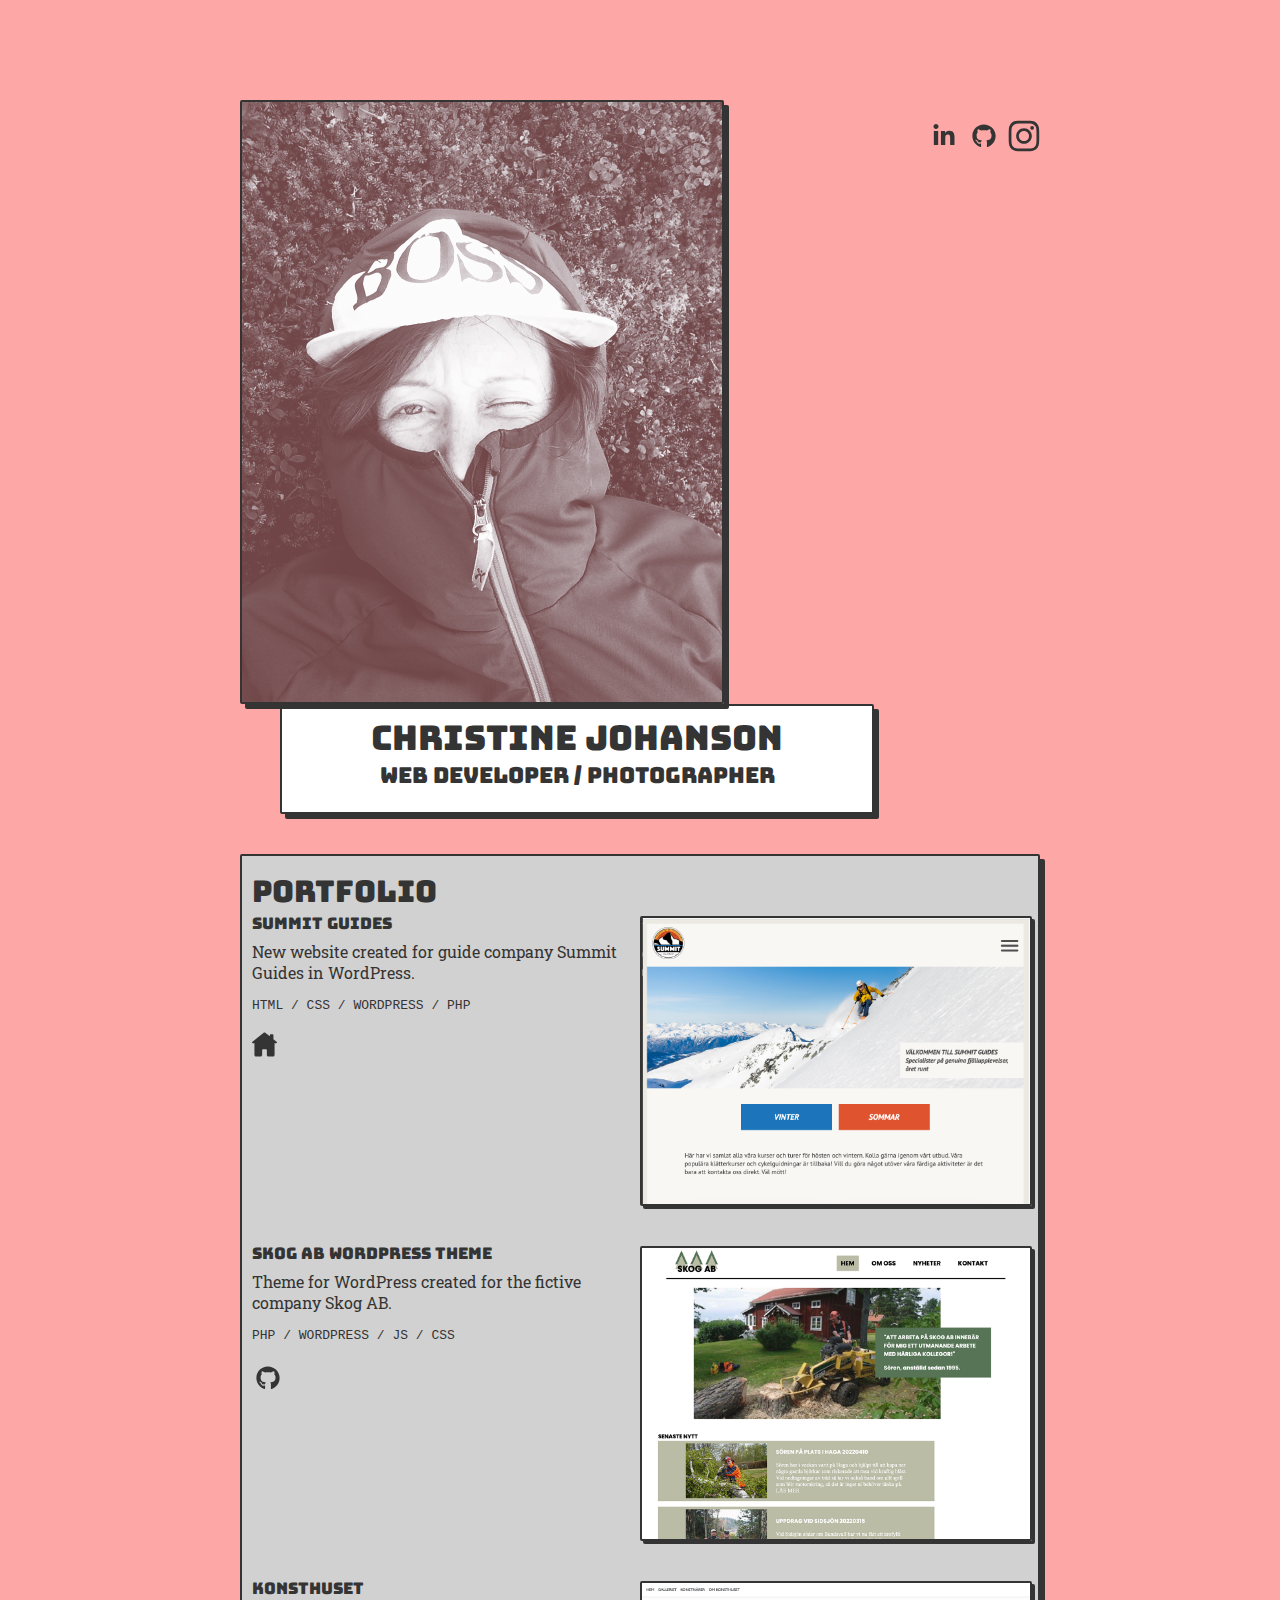
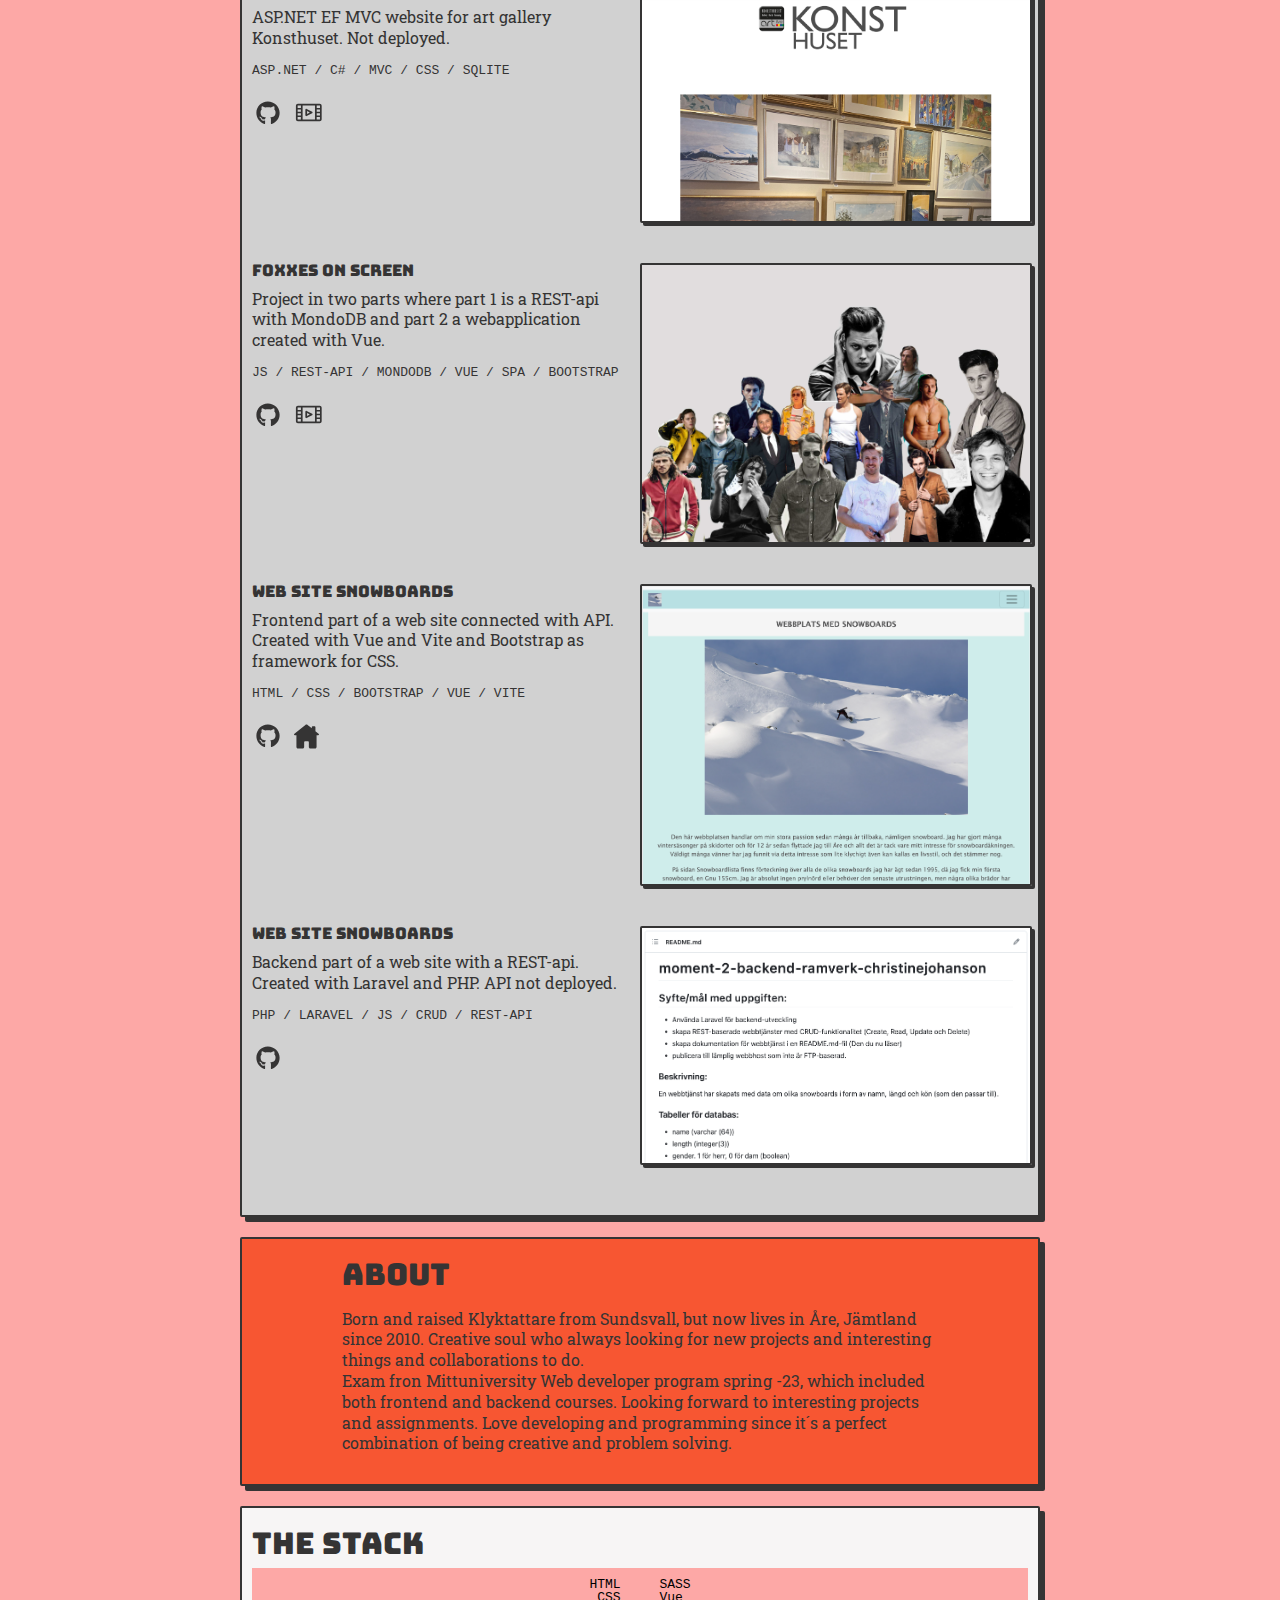
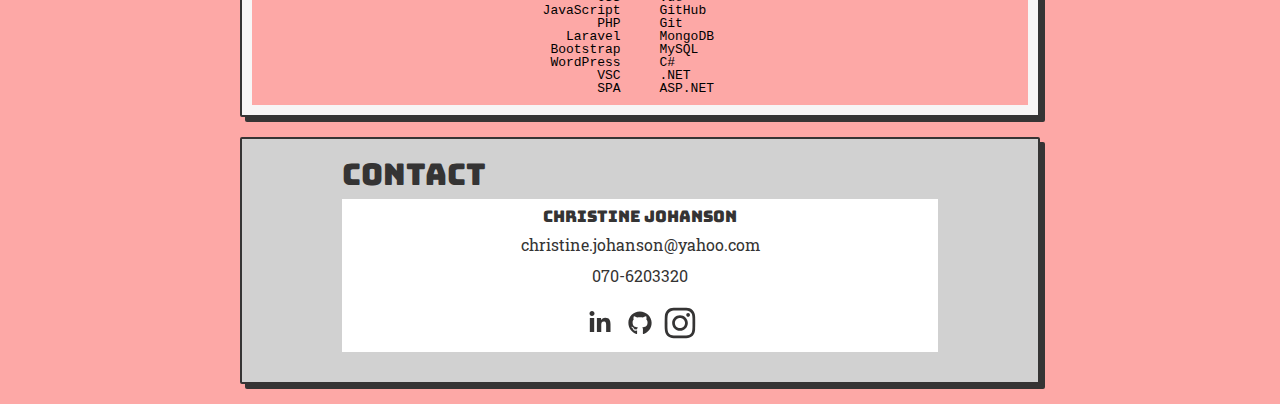
==== commit db2d3035: "heading fix" ====
--- a/index.html
+++ b/index.html
@@ -82,15 +82,15 @@
         <div class="button">PHOTOGRAPHY / GRAPHIC DESIGN</div>
       </section> -->
       <section class="portfolio">
-        <h2>PORTFOLIO</h2>
+        <h3>PORTFOLIO</h2>
         <!-- SUMMIT GUIDES -->
         <div class="project">
           <div class="project-text">
-            <h3>Summit Guides</h3>
+            <h4>Summit Guides</h4>
             <p>
               New website created for guide company Summit Guides in WordPress.
             </p>
-            <h4>HTML / CSS / WORDPRESS / PHP</h4>
+            <h5>HTML / CSS / WORDPRESS / PHP</h5>
             <div class="project-symbols">
               <a href="https://www.summitguides.se" target="_blank">
                 <svg
@@ -122,9 +122,9 @@
         <!-- SKOG AB -->
         <div class="project">
           <div class="project-text">
-            <h3>Skog AB WordPress Theme</h3>
+            <h4>Skog AB WordPress Theme</h4>
             <p>Theme for WordPress created for the fictive company Skog AB.</p>
-            <h4>PHP / WORDPRESS / JS / CSS</h4>
+            <h5>PHP / WORDPRESS / JS / CSS</h5>
             <div class="project-symbols">
               <a
                 href="https://github.com/christinejohanson/moment3_2_vt22-christinejohanson"
@@ -154,11 +154,11 @@
         <!-- KONSTHUSET  -->
         <div class="project">
           <div class="project-text">
-            <h3>Konsthuset</h3>
+            <h4>Konsthuset</h4>
             <p>
               ASP.NET EF MVC website for art gallery Konsthuset. Not deployed.
             </p>
-            <h4>ASP.NET / C# / MVC / CSS / SQLITE</h4>
+            <h5>ASP.NET / C# / MVC / CSS / SQLITE</h5>
             <div class="project-symbols">
               <a
                 href="https://github.com/christinejohanson/Konsten"
@@ -223,12 +223,12 @@
         <!-- FOXXES ON SCREEN -->
         <div class="project">
           <div class="project-text">
-            <h3>Foxxes on screen</h3>
+            <h4>Foxxes on screen</h4>
             <p>
               Project in two parts where part 1 is a REST-api with MondoDB and
               part 2 a webapplication created with Vue.
             </p>
-            <h4>JS / REST-API / MONDODB / VUE / SPA / BOOTSTRAP</h4>
+            <h5>JS / REST-API / MONDODB / VUE / SPA / BOOTSTRAP</h5>
             <div class="project-symbols">
               <a
                 href="https://github.com/christinejohanson/project_js_dt162g"
@@ -293,12 +293,12 @@
         <!-- SNOWBOARD -->
         <div class="project">
           <div class="project-text">
-            <h3>Web site Snowboards</h3>
+            <h4>Web site Snowboards</h4>
             <p>
               Frontend part of a web site connected with API. Created with Vue
               and Vite and Bootstrap as framework for CSS.
             </p>
-            <h4>HTML / CSS / BOOTSTRAP / VUE / VITE</h4>
+            <h5>HTML / CSS / BOOTSTRAP / VUE / VITE</h5>
             <div class="project-symbols">
               <a
                 href="https://github.com/christinejohanson/moment-3-frontend-ramverk-christinejohanson"
@@ -353,12 +353,12 @@
         <!-- SNOWBOARD -->
         <div class="project">
           <div class="project-text">
-            <h3>Web site Snowboards</h3>
+            <h4>Web site Snowboards</h4>
             <p>
               Backend part of a web site with a REST-api. Created with Laravel
               and PHP. API not deployed.
             </p>
-            <h4>PHP / LARAVEL / JS / CRUD / REST-API</h4>
+            <h5>PHP / LARAVEL / JS / CRUD / REST-API</h5>
             <div class="project-symbols">
               <a
                 href="https://github.com/christinejohanson/moment-2-backend-ramverk-christinejohanson"
@@ -386,7 +386,7 @@
         </div>
       </section>
       <section class="about">
-        <h2>ABOUT</h2>
+        <h3>ABOUT</h3>
         <p>
           Born and raised Klyktattare from Sundsvall, but now lives in Åre,
           Jämtland since 2010. Creative soul who always looking for new projects
@@ -398,7 +398,7 @@
         </p>
       </section>
       <section class="techstack">
-        <h2>THE STACK</h2>
+        <h3>THE STACK</h3>
         <div class="tech-list">
           <ul class="left">
             <li>HTML</li>
@@ -425,9 +425,9 @@
         </div>
       </section>
       <section class="contact">
-        <h2>CONTACT</h2>
+        <h3>CONTACT</h3>
         <div class="contact-text">
-          <h3>Christine Johanson</h3>
+          <h4>Christine Johanson</h4>
           <p>christine.johanson@yahoo.com</p>
           <p>070-6203320</p>
           <div class="contact-logos">
--- a/styles.css
+++ b/styles.css
@@ -53,7 +53,7 @@
     color: #f75632;
 }
 
-a:link, a:visited{
+a:link, a:visited {
     text-decoration: none;
     color: #353434;
 }
@@ -77,6 +77,11 @@
 
 h2 {
     font-size: 22px;
+    padding: 10px 0;
+}
+
+h3 {
+    font-size: 30px;
     padding: 10px 0;
 }
 
@@ -183,7 +188,7 @@
     box-shadow: 3px 3px;      
 }
 
-.project h4 {
+.project h5 {
     font-family: monospace;
     padding-top: 15px;
     padding-bottom: 20px;
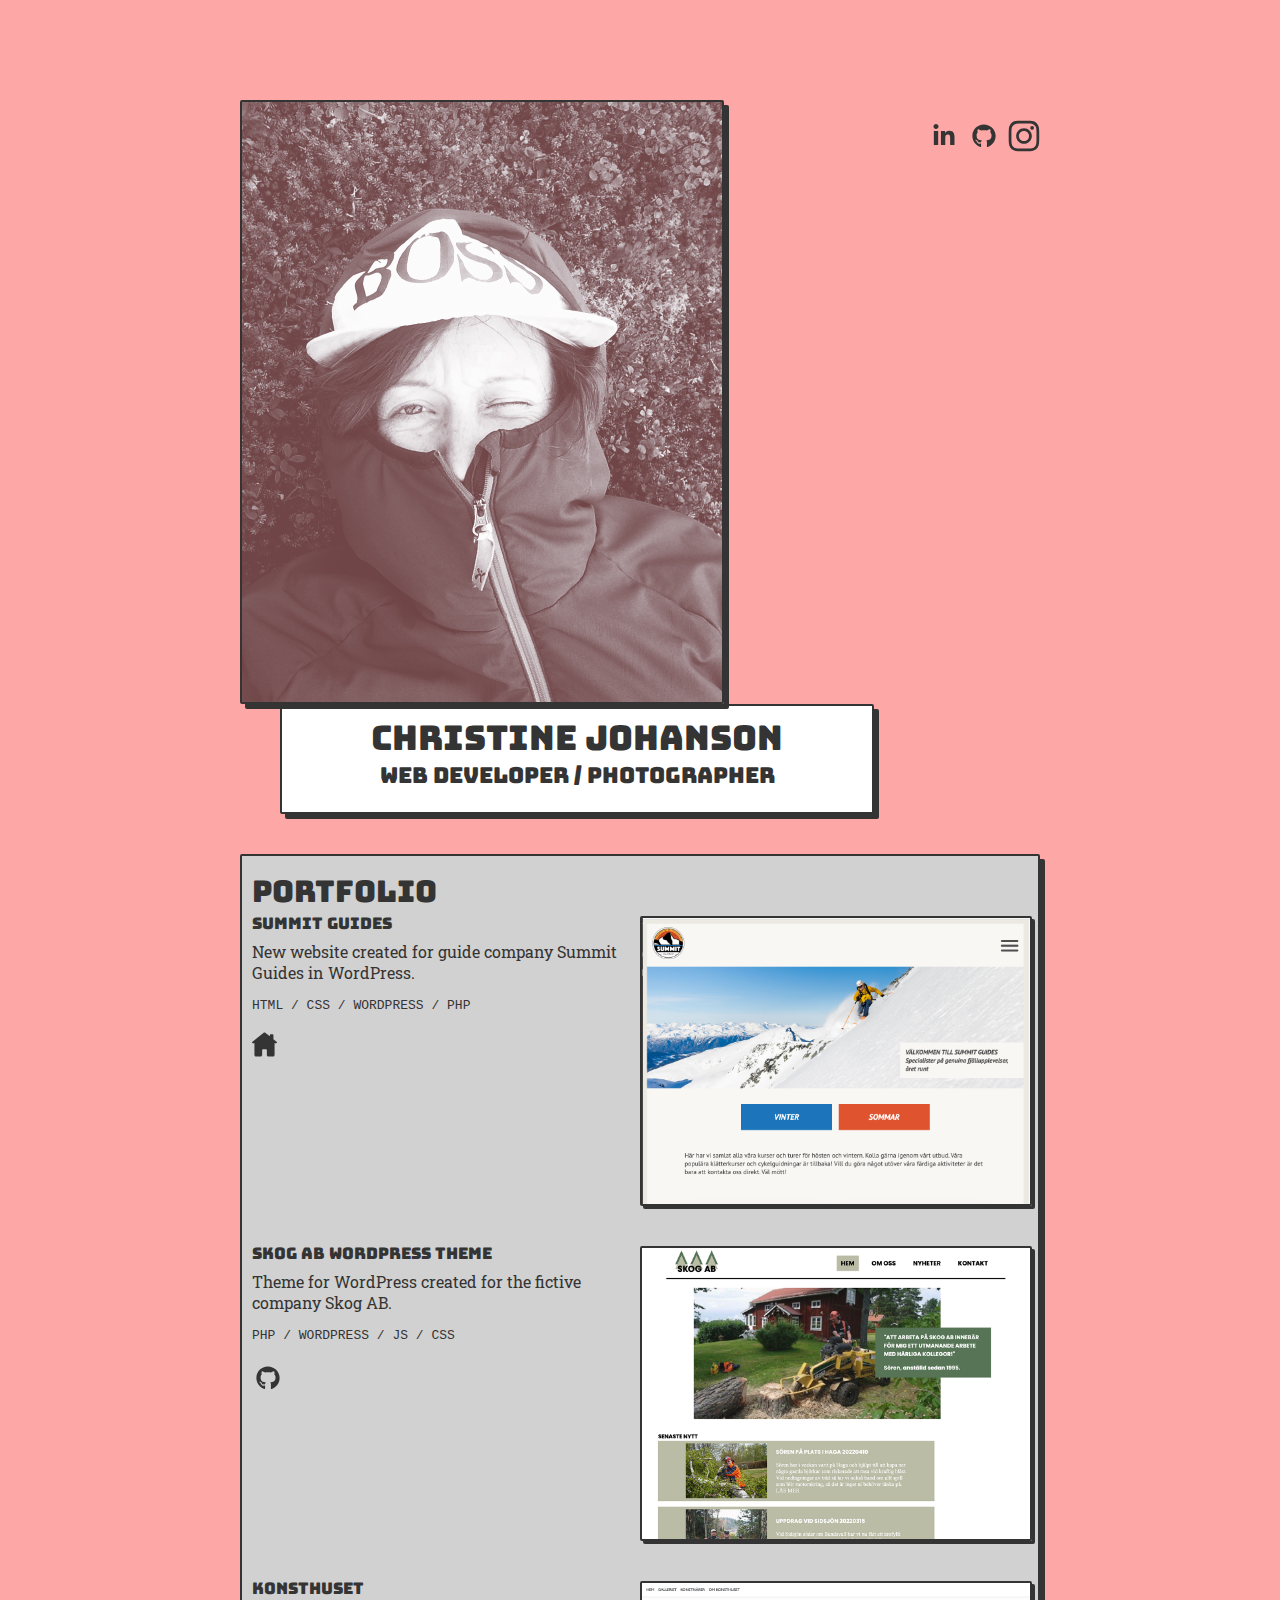
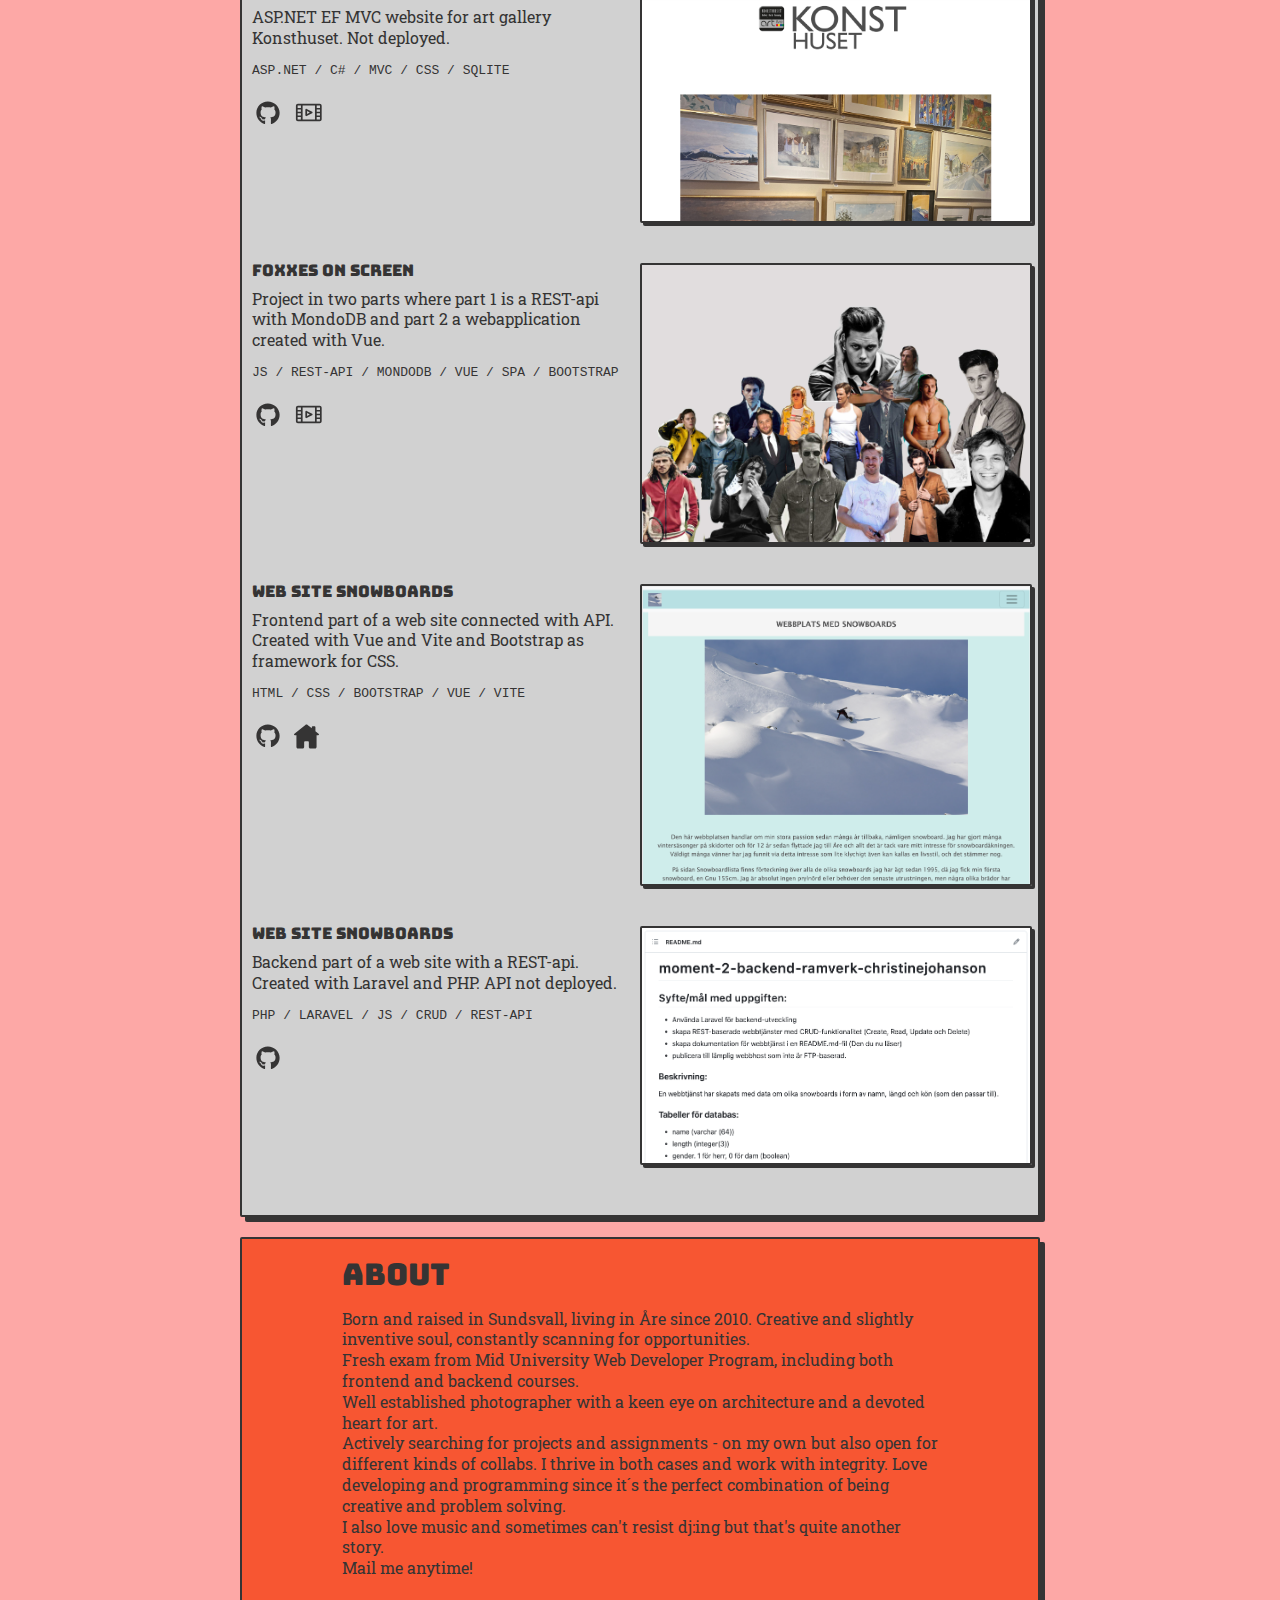
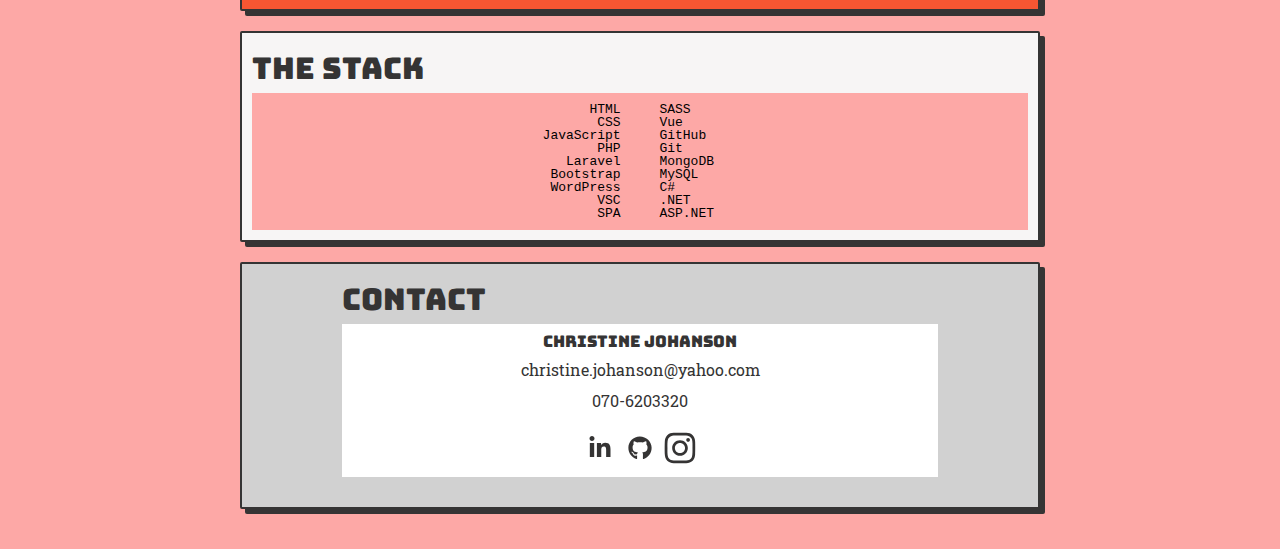
==== commit 0de99a5a: "update linkedinlink" ====
--- a/index.html
+++ b/index.html
@@ -24,7 +24,7 @@
         <div class="logos">
           <!-- linkedin -->
           <a
-            href="https://www.linkedin.com/in/christine-johanson-6b6a24128/"
+            href="https://www.linkedin.com/in/christine-johanson"
             target="_blank"
           >
             <svg
@@ -388,13 +388,10 @@
       <section class="about">
         <h3>ABOUT</h3>
         <p>
-          Born and raised Klyktattare from Sundsvall, but now lives in Åre,
-          Jämtland since 2010. Creative soul who always looking for new projects
-          and interesting things and collaborations to do. <br />Exam fron
-          Mittuniversity Web developer program spring -23, which included both
-          frontend and backend courses. Looking forward to interesting projects
-          and assignments. Love developing and programming since it´s a perfect
-          combination of being creative and problem solving.
+          Born and raised in Sundsvall, living in Åre since 2010. Creative and slightly inventive soul, constantly scanning for opportunities. <br>Fresh exam from Mid University Web Developer Program, including both frontend and backend courses. <br> 
+          Well established photographer with a keen eye on architecture and a devoted heart for art.  <br>
+          Actively searching for projects and assignments - on my own but also open for different kinds of collabs. I thrive in both cases and work with integrity. Love developing and programming since it´s the perfect combination of being creative and problem solving. <br>I also love music and sometimes can't resist dj:ing but that's quite another story.<br>  
+          Mail me anytime! 
         </p>
       </section>
       <section class="techstack">
@@ -433,7 +430,7 @@
           <div class="contact-logos">
             <!-- linkedin -->
             <a
-              href="https://www.linkedin.com/in/christine-johanson-6b6a24128/"
+              href="https://www.linkedin.com/in/christine-johanson"
               target="_blank"
             >
               <svg
--- a/styles.css
+++ b/styles.css
@@ -1,3 +1,22 @@
+button {
+    padding: 7px;
+    border: none;
+    border-radius: 4px;
+    cursor: pointer;
+}
+
+button.blue {
+    background-color: #3498db;
+}
+
+button.green {
+    background-color: #2ecc71;
+}
+
+button.orange {
+    background-color: orangered;
+}
+
 body {
     background-color: #fda8a6;
     font-family: 'Bungee', Helvetica, Arial, cursive;
@@ -257,7 +276,7 @@
     border: 2px solid #353434;
     border-radius: 2px;
     box-shadow: 5px 5px;
-    margin-bottom: 20px;
+    margin-bottom: 40px;
 }
 
 .contact-text {
@@ -290,6 +309,9 @@
     background-color: darkgray;
     color: white;
 }
+
+/* photo page */
+
 /* Small devices (landscape phones, 576px and up) */
 @media (min-width: 576px) {
     .filling {
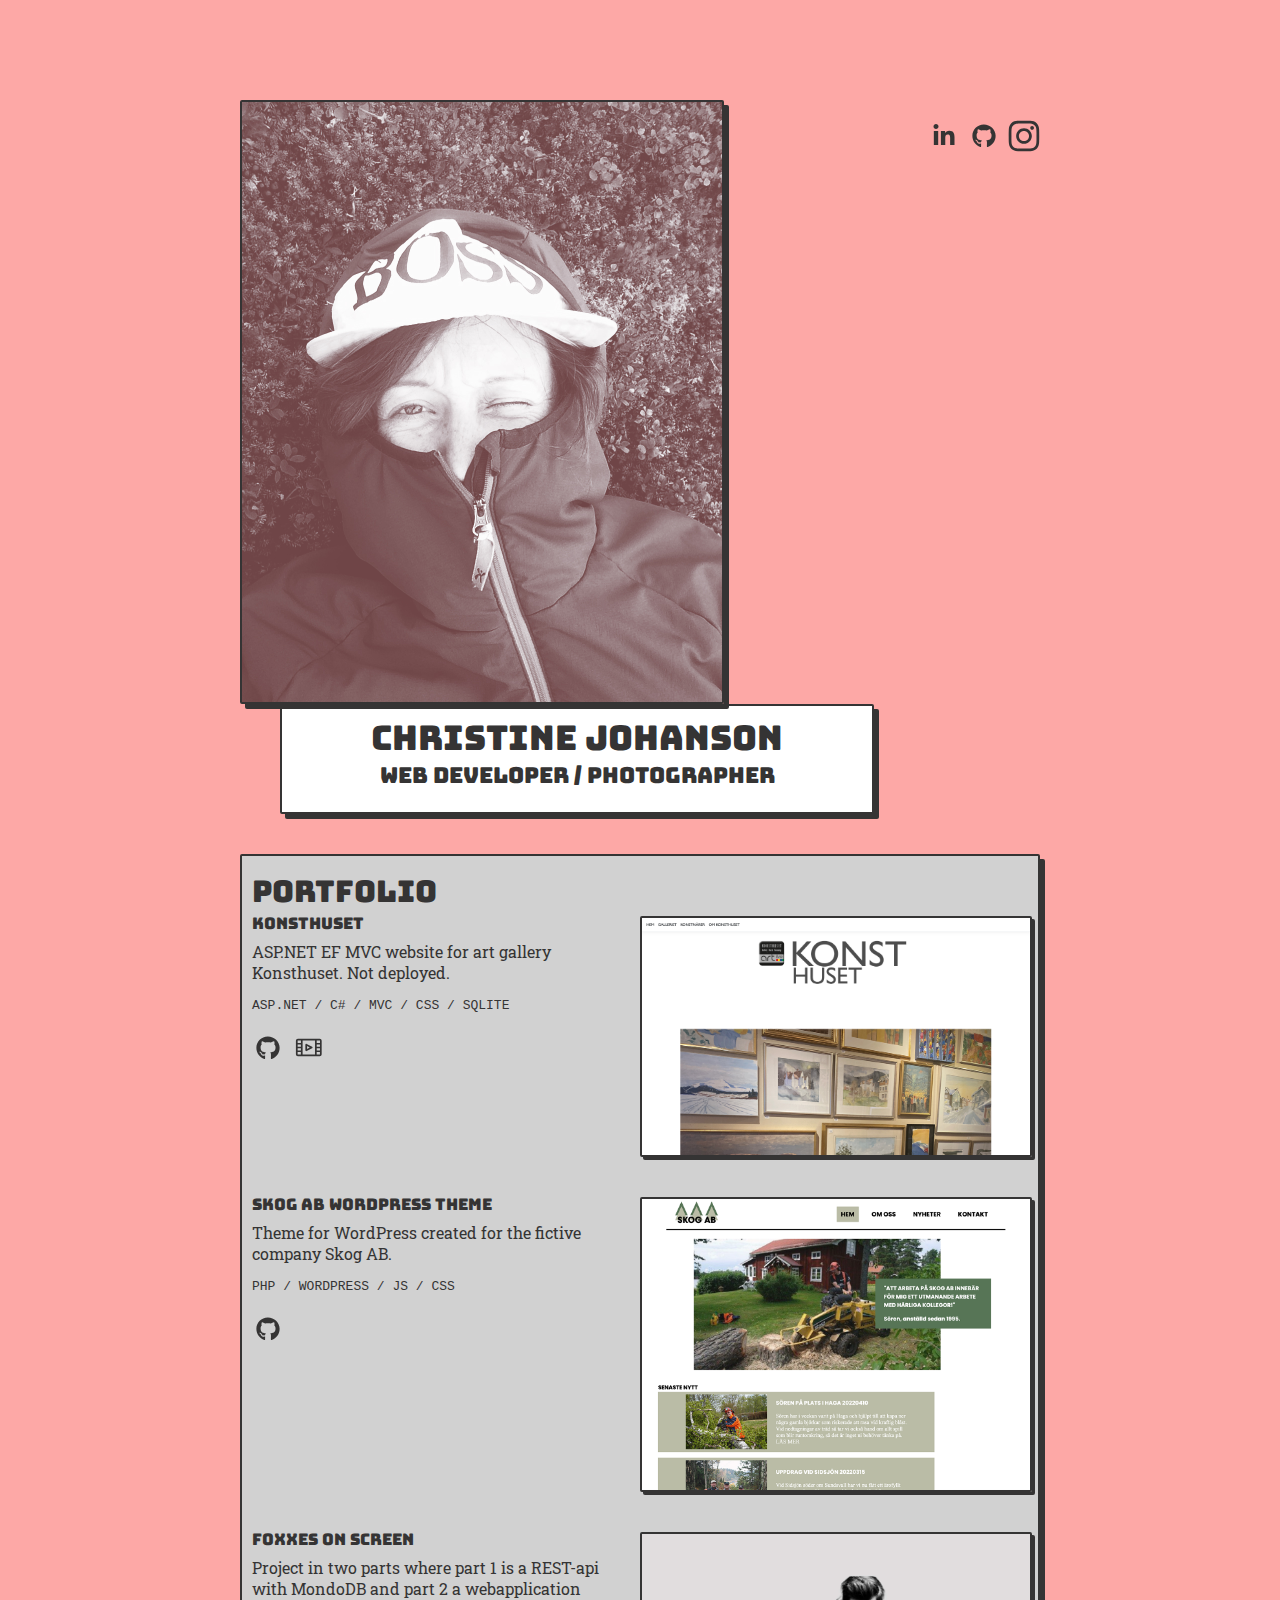
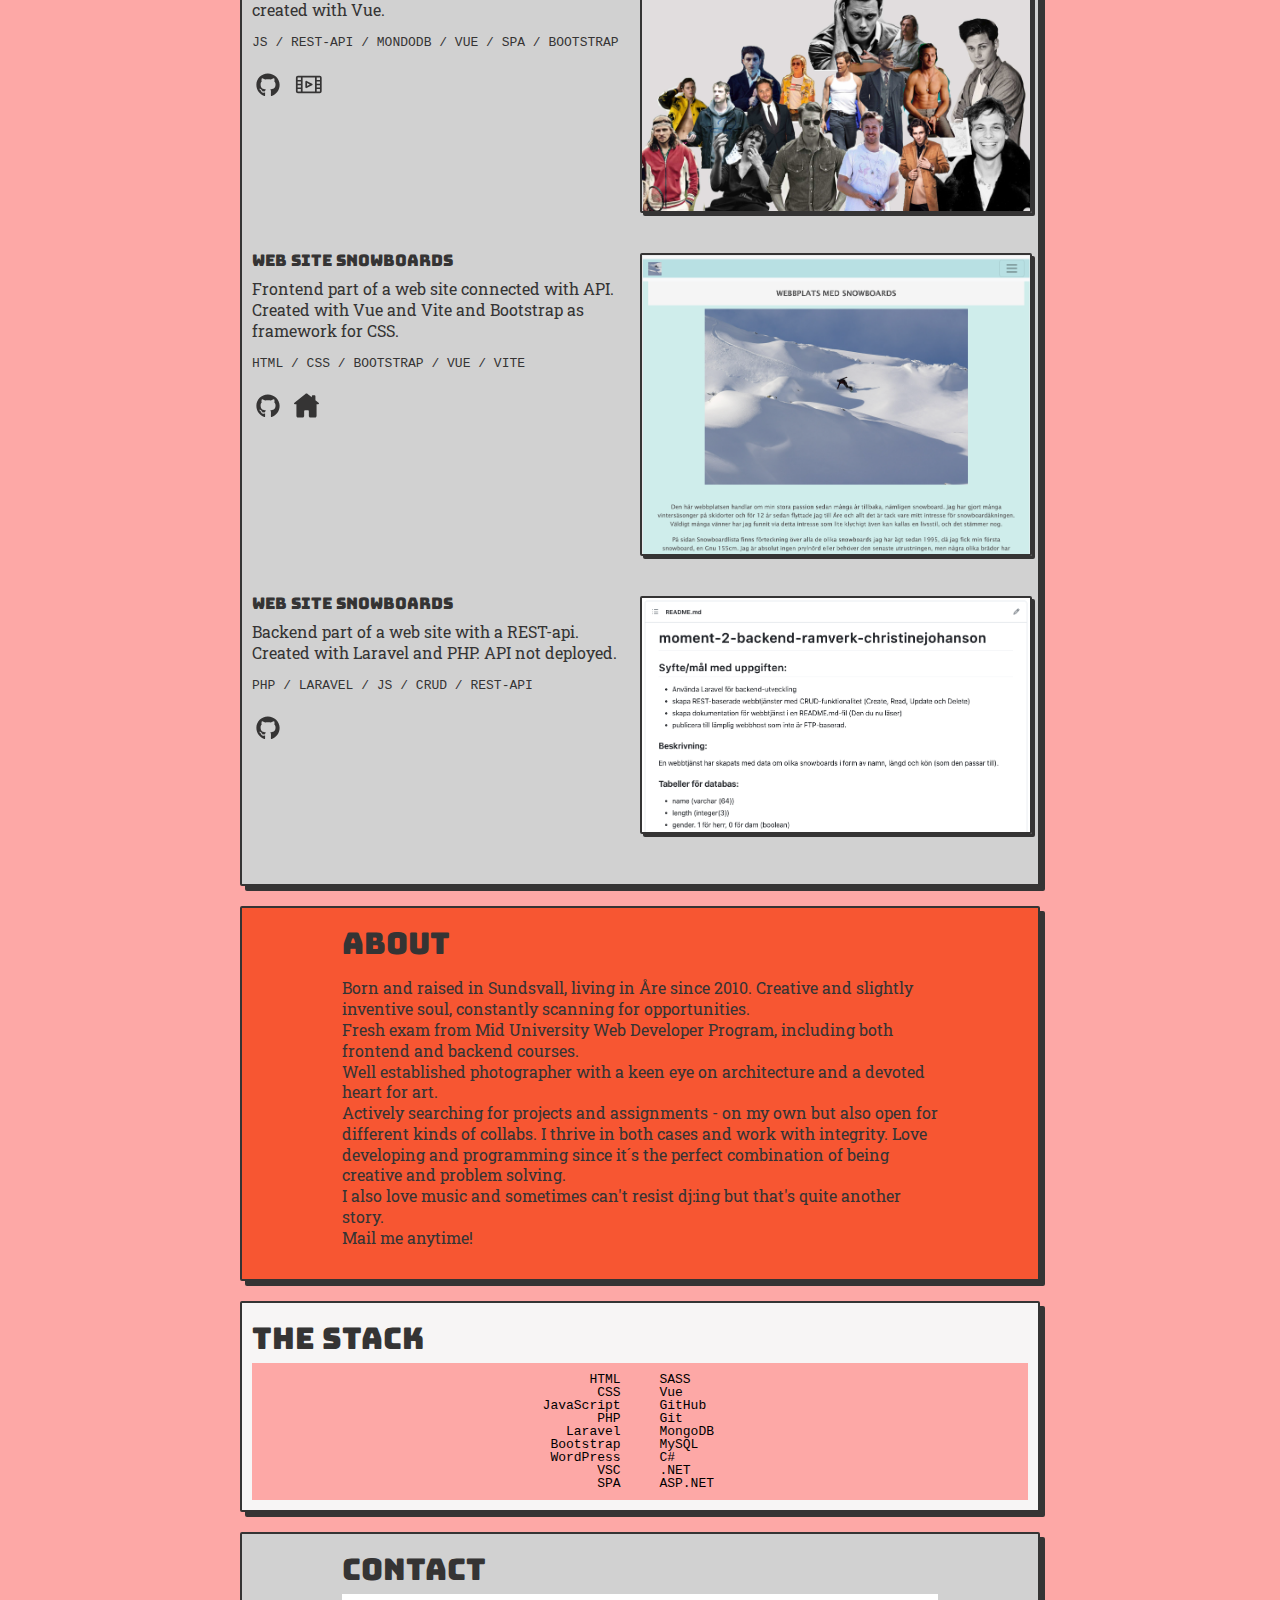
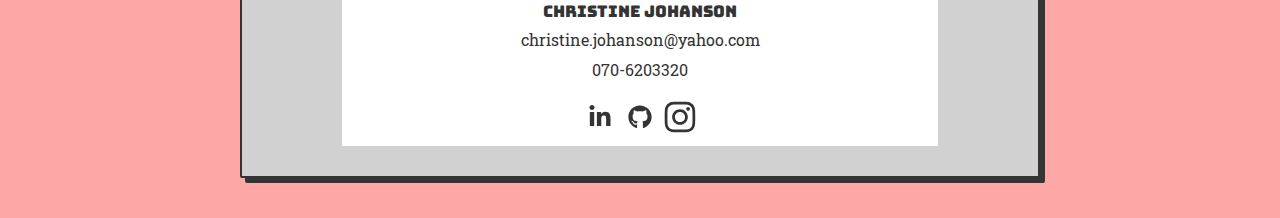
==== commit a607dc5c: "update index" ====
--- a/index.html
+++ b/index.html
@@ -83,73 +83,6 @@
       </section> -->
       <section class="portfolio">
         <h3>PORTFOLIO</h2>
-        <!-- SUMMIT GUIDES -->
-        <div class="project">
-          <div class="project-text">
-            <h4>Summit Guides</h4>
-            <p>
-              New website created for guide company Summit Guides in WordPress.
-            </p>
-            <h5>HTML / CSS / WORDPRESS / PHP</h5>
-            <div class="project-symbols">
-              <a href="https://www.summitguides.se" target="_blank">
-                <svg
-                  fill="currentcolor"
-                  height="25px"
-                  width="25px"
-                  version="1.1"
-                  xmlns="http://www.w3.org/2000/svg"
-                  xmlns:xlink="http://www.w3.org/1999/xlink"
-                  viewBox="0 0 330.242 330.242"
-                  xml:space="preserve"
-                >
-                  <path
-                    d="M324.442,129.811l-41.321-33.677V42.275c0-6.065-4.935-11-11-11h-26c-6.065,0-11,4.935-11,11v14.737l-55.213-44.999
-                    c-3.994-3.254-9.258-5.047-14.822-5.047c-5.542,0-10.781,1.782-14.753,5.019L5.8,129.81c-6.567,5.351-6.173,10.012-5.354,12.314
-                    c0.817,2.297,3.448,6.151,11.884,6.151h19.791v154.947c0,11.058,8.972,20.053,20,20.053h62.5c10.935,0,19.5-8.809,19.5-20.053
-                    v-63.541c0-5.446,5.005-10.405,10.5-10.405h42c5.238,0,9.5,4.668,9.5,10.405v63.541c0,10.87,9.388,20.053,20.5,20.053h61.5
-                    c11.028,0,20-8.996,20-20.053V148.275h19.791c8.436,0,11.066-3.854,11.884-6.151C330.615,139.822,331.009,135.161,324.442,129.811z"
-                  />
-                </svg>
-              </a>
-            </div>
-          </div>
-          <div class="project-image">
-            <img src="/img/summit.png" alt="summit guides project" />
-          </div>
-        </div>
-
-        <!-- SKOG AB -->
-        <div class="project">
-          <div class="project-text">
-            <h4>Skog AB WordPress Theme</h4>
-            <p>Theme for WordPress created for the fictive company Skog AB.</p>
-            <h5>PHP / WORDPRESS / JS / CSS</h5>
-            <div class="project-symbols">
-              <a
-                href="https://github.com/christinejohanson/moment3_2_vt22-christinejohanson"
-                target="_blank"
-              >
-                <svg
-                  width="32"
-                  height="32"
-                  viewBox="0 0 32 32"
-                  fill="currentcolor"
-                  xmlns="http://www.w3.org/2000/svg"
-                >
-                  <path
-                    d="M12.1094 22.6562C12.1094 22.5625 12.0156 22.4688 11.875 22.4688C11.7344 22.4688 11.6406 22.5625 11.6406 22.6562C11.6406 22.75 11.7344 22.8438 11.875 22.7969C12.0156 22.7969 12.1094 22.75 12.1094 22.6562ZM10.6562 22.4219C10.6562 22.5156 10.75 22.6562 10.8906 22.6562C10.9844 22.7031 11.125 22.6562 11.1719 22.5625C11.1719 22.4688 11.125 22.375 10.9844 22.3281C10.8438 22.2812 10.7031 22.3281 10.6562 22.4219ZM12.7656 22.375C12.625 22.375 12.5312 22.4688 12.5312 22.6094C12.5312 22.7031 12.6719 22.75 12.8125 22.7031C12.9531 22.6562 13.0469 22.6094 13 22.5156C13 22.4219 12.8594 22.3281 12.7656 22.375ZM15.8125 4.375C9.34375 4.375 4.375 9.34375 4.375 15.8125C4.375 21.0156 7.60938 25.4688 12.2969 27.0625C12.9062 27.1562 13.0938 26.7812 13.0938 26.5C13.0938 26.1719 13.0938 24.5781 13.0938 23.5938C13.0938 23.5938 9.8125 24.2969 9.10938 22.1875C9.10938 22.1875 8.59375 20.8281 7.84375 20.5C7.84375 20.5 6.76562 19.75 7.89062 19.75C7.89062 19.75 9.0625 19.8438 9.71875 20.9688C10.75 22.7969 12.4375 22.2812 13.1406 21.9531C13.2344 21.2031 13.5156 20.6875 13.8906 20.3594C11.2656 20.0781 8.59375 19.7031 8.59375 15.2031C8.59375 13.8906 8.96875 13.2812 9.71875 12.4375C9.57812 12.1094 9.20312 10.8906 9.85938 9.25C10.7969 8.96875 13.0938 10.5156 13.0938 10.5156C14.0312 10.2344 15.0156 10.1406 16 10.1406C17.0312 10.1406 18.0156 10.2344 18.9531 10.5156C18.9531 10.5156 21.2031 8.92188 22.1875 9.25C22.8438 10.8906 22.4219 12.1094 22.3281 12.4375C23.0781 13.2812 23.5469 13.8906 23.5469 15.2031C23.5469 19.7031 20.7812 20.0781 18.1562 20.3594C18.5781 20.7344 18.9531 21.4375 18.9531 22.5625C18.9531 24.1094 18.9062 26.0781 18.9062 26.4531C18.9062 26.7812 19.1406 27.1562 19.75 27.0156C24.4375 25.4688 27.625 21.0156 27.625 15.8125C27.625 9.34375 22.3281 4.375 15.8125 4.375ZM8.92188 20.5469C8.82812 20.5938 8.875 20.7344 8.92188 20.8281C9.01562 20.875 9.10938 20.9219 9.20312 20.875C9.25 20.8281 9.25 20.6875 9.15625 20.5938C9.0625 20.5469 8.96875 20.5 8.92188 20.5469ZM8.40625 20.1719C8.35938 20.2656 8.40625 20.3125 8.5 20.3594C8.59375 20.4062 8.6875 20.4062 8.73438 20.3125C8.73438 20.2656 8.6875 20.2188 8.59375 20.1719C8.5 20.125 8.45312 20.125 8.40625 20.1719ZM9.90625 21.8594C9.85938 21.9062 9.85938 22.0469 10 22.1406C10.0938 22.2344 10.2344 22.2812 10.2812 22.1875C10.3281 22.1406 10.3281 22 10.2344 21.9062C10.1406 21.8125 10 21.7656 9.90625 21.8594ZM9.39062 21.1562C9.29688 21.2031 9.29688 21.3438 9.39062 21.4375C9.48438 21.5312 9.57812 21.5781 9.67188 21.5312C9.71875 21.4844 9.71875 21.3438 9.67188 21.25C9.57812 21.1562 9.48438 21.1094 9.39062 21.1562Z"
-                    fill="currentcolor"
-                  />
-                </svg>
-              </a>
-            </div>
-          </div>
-
-          <div class="project-image">
-            <img src="/img/screenshot.png" alt="skog ab project image" />
-          </div>
-        </div>
 
         <!-- KONSTHUSET  -->
         <div class="project">
@@ -219,6 +152,40 @@
             <img src="/img/konsthuset.png" alt="konsthuset project image" />
           </div>
         </div>
+
+        <!-- SKOG AB -->
+        <div class="project">
+          <div class="project-text">
+            <h4>Skog AB WordPress Theme</h4>
+            <p>Theme for WordPress created for the fictive company Skog AB.</p>
+            <h5>PHP / WORDPRESS / JS / CSS</h5>
+            <div class="project-symbols">
+              <a
+                href="https://github.com/christinejohanson/moment3_2_vt22-christinejohanson"
+                target="_blank"
+              >
+                <svg
+                  width="32"
+                  height="32"
+                  viewBox="0 0 32 32"
+                  fill="currentcolor"
+                  xmlns="http://www.w3.org/2000/svg"
+                >
+                  <path
+                    d="M12.1094 22.6562C12.1094 22.5625 12.0156 22.4688 11.875 22.4688C11.7344 22.4688 11.6406 22.5625 11.6406 22.6562C11.6406 22.75 11.7344 22.8438 11.875 22.7969C12.0156 22.7969 12.1094 22.75 12.1094 22.6562ZM10.6562 22.4219C10.6562 22.5156 10.75 22.6562 10.8906 22.6562C10.9844 22.7031 11.125 22.6562 11.1719 22.5625C11.1719 22.4688 11.125 22.375 10.9844 22.3281C10.8438 22.2812 10.7031 22.3281 10.6562 22.4219ZM12.7656 22.375C12.625 22.375 12.5312 22.4688 12.5312 22.6094C12.5312 22.7031 12.6719 22.75 12.8125 22.7031C12.9531 22.6562 13.0469 22.6094 13 22.5156C13 22.4219 12.8594 22.3281 12.7656 22.375ZM15.8125 4.375C9.34375 4.375 4.375 9.34375 4.375 15.8125C4.375 21.0156 7.60938 25.4688 12.2969 27.0625C12.9062 27.1562 13.0938 26.7812 13.0938 26.5C13.0938 26.1719 13.0938 24.5781 13.0938 23.5938C13.0938 23.5938 9.8125 24.2969 9.10938 22.1875C9.10938 22.1875 8.59375 20.8281 7.84375 20.5C7.84375 20.5 6.76562 19.75 7.89062 19.75C7.89062 19.75 9.0625 19.8438 9.71875 20.9688C10.75 22.7969 12.4375 22.2812 13.1406 21.9531C13.2344 21.2031 13.5156 20.6875 13.8906 20.3594C11.2656 20.0781 8.59375 19.7031 8.59375 15.2031C8.59375 13.8906 8.96875 13.2812 9.71875 12.4375C9.57812 12.1094 9.20312 10.8906 9.85938 9.25C10.7969 8.96875 13.0938 10.5156 13.0938 10.5156C14.0312 10.2344 15.0156 10.1406 16 10.1406C17.0312 10.1406 18.0156 10.2344 18.9531 10.5156C18.9531 10.5156 21.2031 8.92188 22.1875 9.25C22.8438 10.8906 22.4219 12.1094 22.3281 12.4375C23.0781 13.2812 23.5469 13.8906 23.5469 15.2031C23.5469 19.7031 20.7812 20.0781 18.1562 20.3594C18.5781 20.7344 18.9531 21.4375 18.9531 22.5625C18.9531 24.1094 18.9062 26.0781 18.9062 26.4531C18.9062 26.7812 19.1406 27.1562 19.75 27.0156C24.4375 25.4688 27.625 21.0156 27.625 15.8125C27.625 9.34375 22.3281 4.375 15.8125 4.375ZM8.92188 20.5469C8.82812 20.5938 8.875 20.7344 8.92188 20.8281C9.01562 20.875 9.10938 20.9219 9.20312 20.875C9.25 20.8281 9.25 20.6875 9.15625 20.5938C9.0625 20.5469 8.96875 20.5 8.92188 20.5469ZM8.40625 20.1719C8.35938 20.2656 8.40625 20.3125 8.5 20.3594C8.59375 20.4062 8.6875 20.4062 8.73438 20.3125C8.73438 20.2656 8.6875 20.2188 8.59375 20.1719C8.5 20.125 8.45312 20.125 8.40625 20.1719ZM9.90625 21.8594C9.85938 21.9062 9.85938 22.0469 10 22.1406C10.0938 22.2344 10.2344 22.2812 10.2812 22.1875C10.3281 22.1406 10.3281 22 10.2344 21.9062C10.1406 21.8125 10 21.7656 9.90625 21.8594ZM9.39062 21.1562C9.29688 21.2031 9.29688 21.3438 9.39062 21.4375C9.48438 21.5312 9.57812 21.5781 9.67188 21.5312C9.71875 21.4844 9.71875 21.3438 9.67188 21.25C9.57812 21.1562 9.48438 21.1094 9.39062 21.1562Z"
+                    fill="currentcolor"
+                  />
+                </svg>
+              </a>
+            </div>
+          </div>
+
+          <div class="project-image">
+            <img src="/img/screenshot.png" alt="skog ab project image" />
+          </div>
+        </div>
+
+
 
         <!-- FOXXES ON SCREEN -->
         <div class="project">
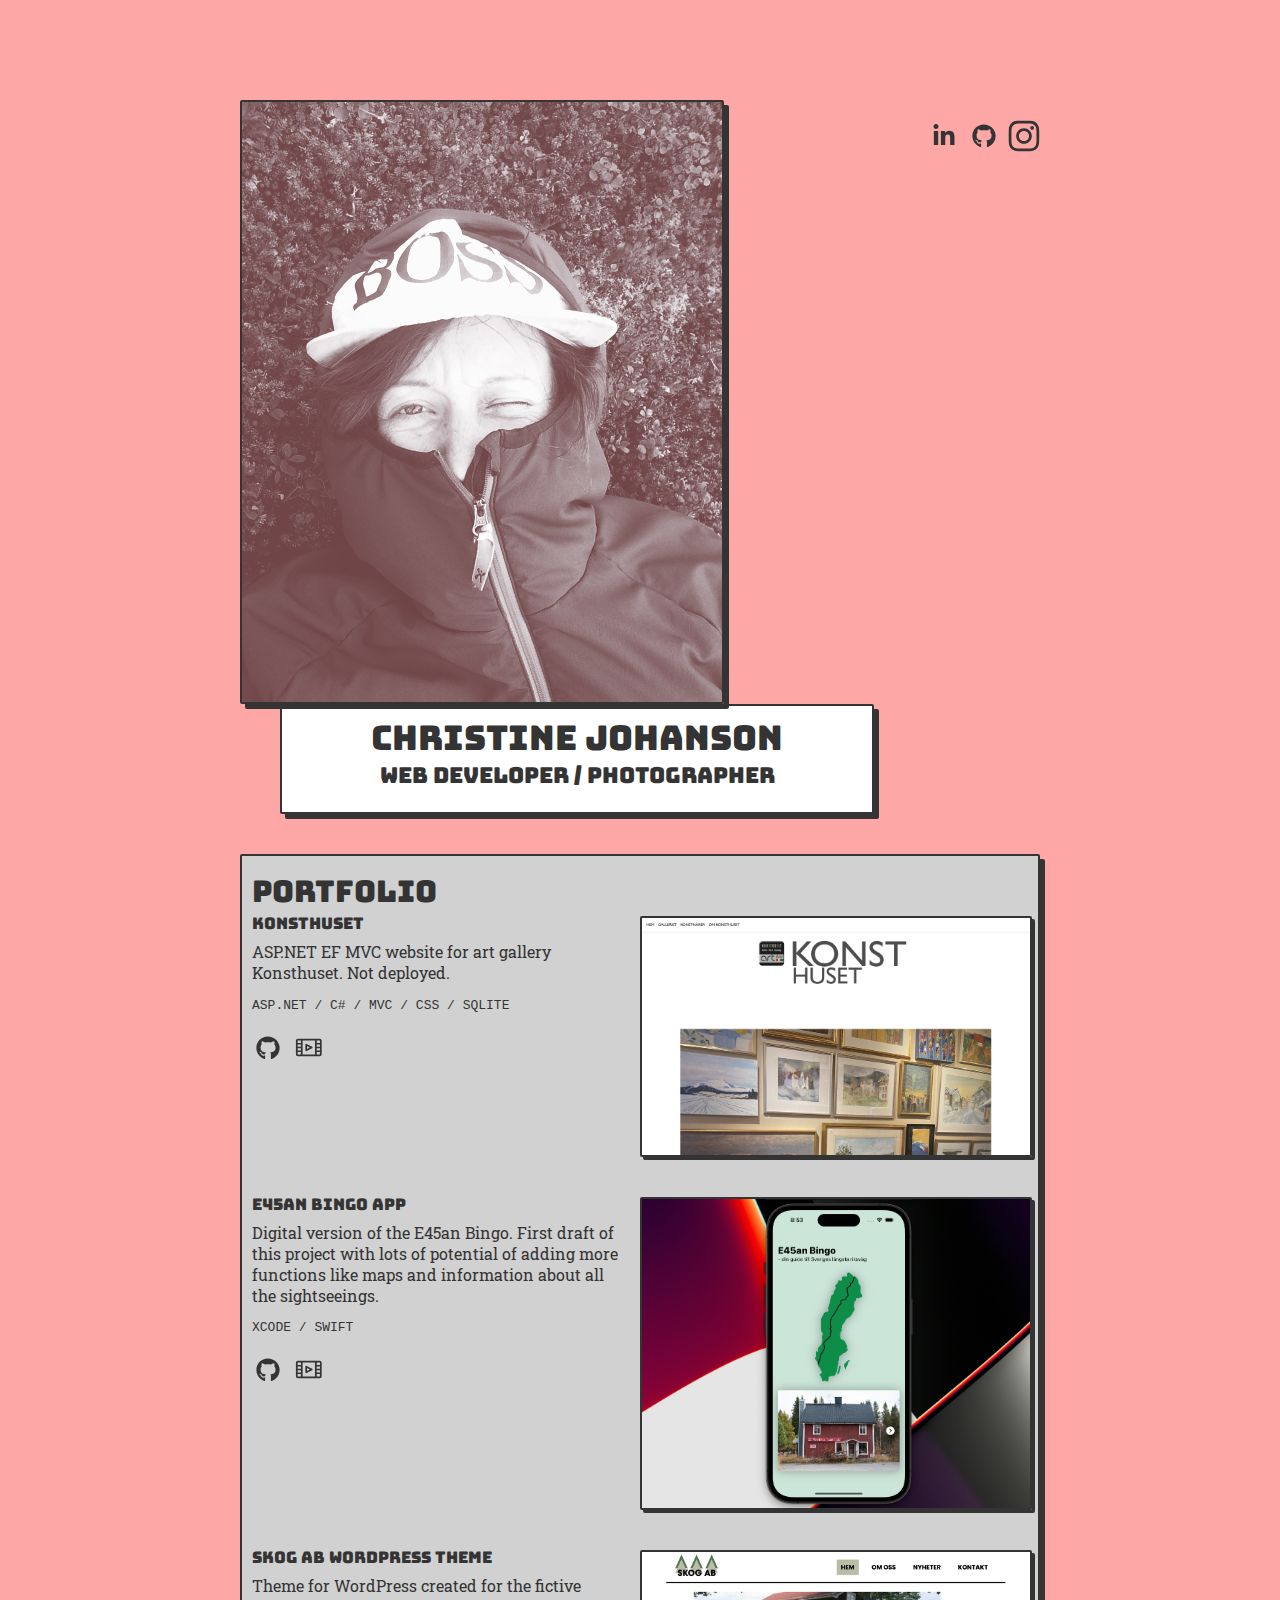
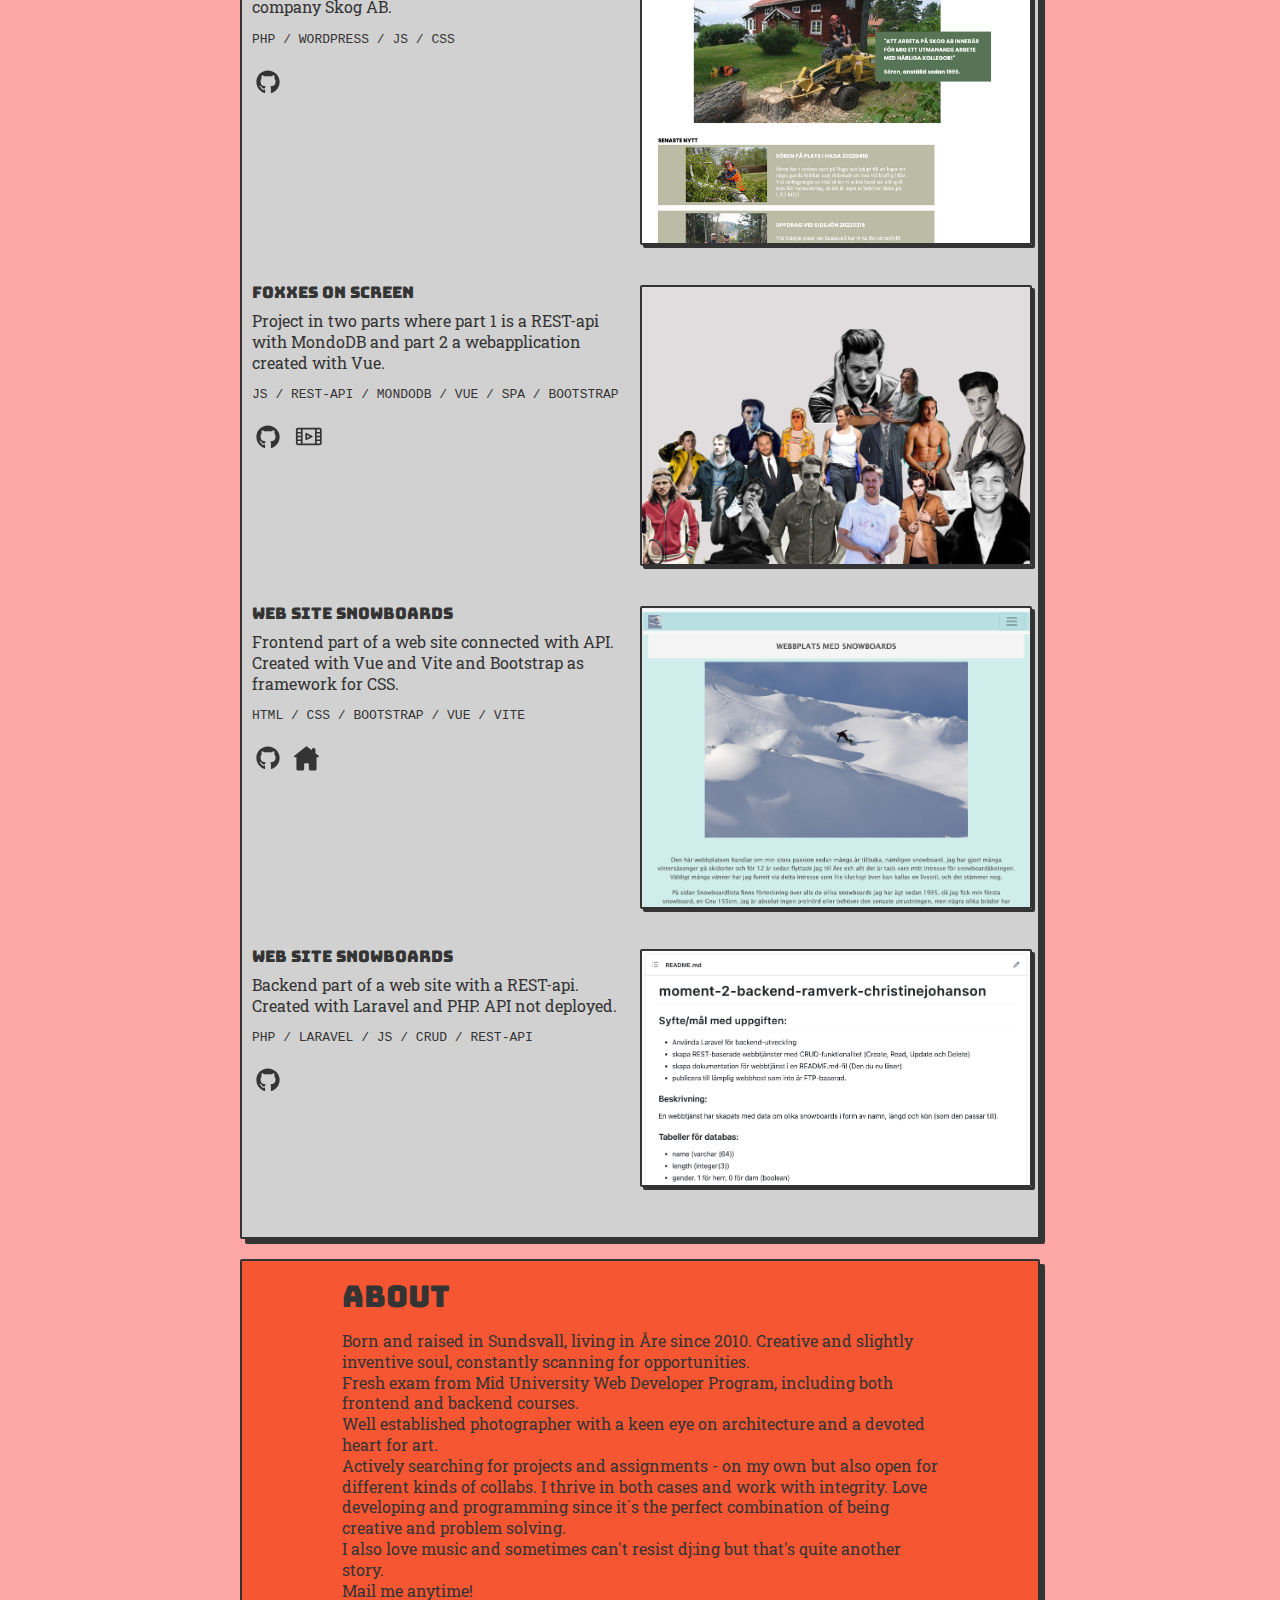
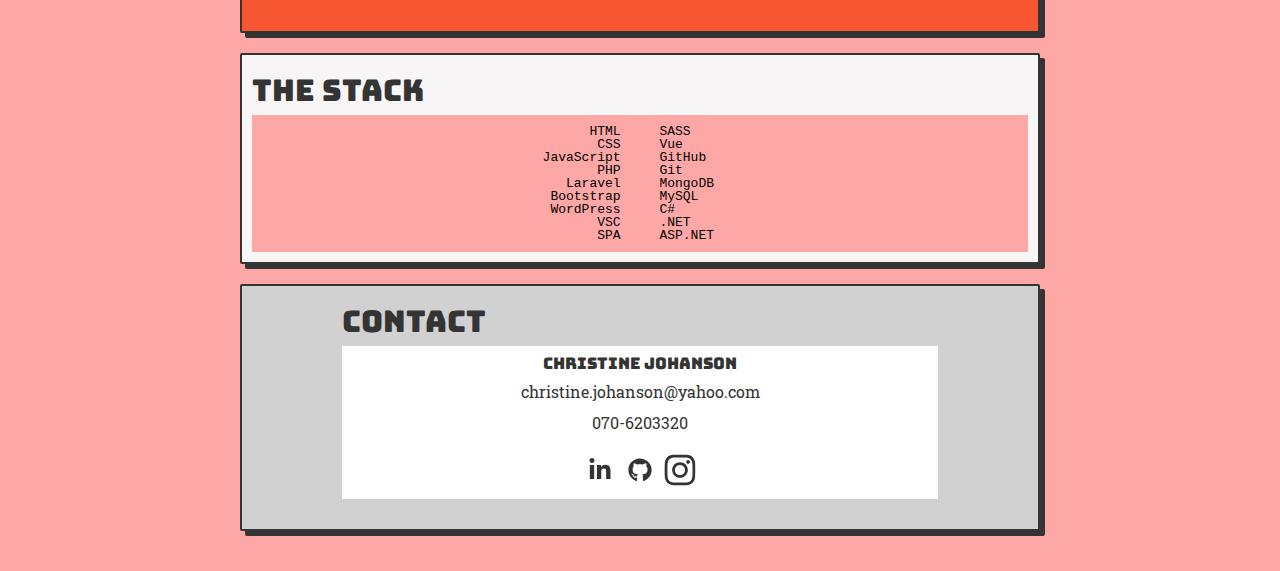
==== commit 519712a3: "e45an project update" ====
--- a/index.html
+++ b/index.html
@@ -153,6 +153,77 @@
           </div>
         </div>
 
+        <!-- E45AN BINGO -->
+        <div class="project">
+          <div class="project-text">
+            <h4>E45AN BINGO App</h4>
+            <p>Digital version of the E45an Bingo. First draft of this project with lots of potential
+              of adding more functions like maps and information about all the sightseeings.
+            </p>
+            <h5>XCODE / SWIFT</h5>
+            <div class="project-symbols">
+              <a
+                href="https://github.com/christinejohanson/moment3_2_vt22-christinejohanson"
+                target="_blank"
+              >
+                <svg
+                  width="32"
+                  height="32"
+                  viewBox="0 0 32 32"
+                  fill="currentcolor"
+                  xmlns="http://www.w3.org/2000/svg"
+                >
+                  <path
+                    d="M12.1094 22.6562C12.1094 22.5625 12.0156 22.4688 11.875 22.4688C11.7344 22.4688 11.6406 22.5625 11.6406 22.6562C11.6406 22.75 11.7344 22.8438 11.875 22.7969C12.0156 22.7969 12.1094 22.75 12.1094 22.6562ZM10.6562 22.4219C10.6562 22.5156 10.75 22.6562 10.8906 22.6562C10.9844 22.7031 11.125 22.6562 11.1719 22.5625C11.1719 22.4688 11.125 22.375 10.9844 22.3281C10.8438 22.2812 10.7031 22.3281 10.6562 22.4219ZM12.7656 22.375C12.625 22.375 12.5312 22.4688 12.5312 22.6094C12.5312 22.7031 12.6719 22.75 12.8125 22.7031C12.9531 22.6562 13.0469 22.6094 13 22.5156C13 22.4219 12.8594 22.3281 12.7656 22.375ZM15.8125 4.375C9.34375 4.375 4.375 9.34375 4.375 15.8125C4.375 21.0156 7.60938 25.4688 12.2969 27.0625C12.9062 27.1562 13.0938 26.7812 13.0938 26.5C13.0938 26.1719 13.0938 24.5781 13.0938 23.5938C13.0938 23.5938 9.8125 24.2969 9.10938 22.1875C9.10938 22.1875 8.59375 20.8281 7.84375 20.5C7.84375 20.5 6.76562 19.75 7.89062 19.75C7.89062 19.75 9.0625 19.8438 9.71875 20.9688C10.75 22.7969 12.4375 22.2812 13.1406 21.9531C13.2344 21.2031 13.5156 20.6875 13.8906 20.3594C11.2656 20.0781 8.59375 19.7031 8.59375 15.2031C8.59375 13.8906 8.96875 13.2812 9.71875 12.4375C9.57812 12.1094 9.20312 10.8906 9.85938 9.25C10.7969 8.96875 13.0938 10.5156 13.0938 10.5156C14.0312 10.2344 15.0156 10.1406 16 10.1406C17.0312 10.1406 18.0156 10.2344 18.9531 10.5156C18.9531 10.5156 21.2031 8.92188 22.1875 9.25C22.8438 10.8906 22.4219 12.1094 22.3281 12.4375C23.0781 13.2812 23.5469 13.8906 23.5469 15.2031C23.5469 19.7031 20.7812 20.0781 18.1562 20.3594C18.5781 20.7344 18.9531 21.4375 18.9531 22.5625C18.9531 24.1094 18.9062 26.0781 18.9062 26.4531C18.9062 26.7812 19.1406 27.1562 19.75 27.0156C24.4375 25.4688 27.625 21.0156 27.625 15.8125C27.625 9.34375 22.3281 4.375 15.8125 4.375ZM8.92188 20.5469C8.82812 20.5938 8.875 20.7344 8.92188 20.8281C9.01562 20.875 9.10938 20.9219 9.20312 20.875C9.25 20.8281 9.25 20.6875 9.15625 20.5938C9.0625 20.5469 8.96875 20.5 8.92188 20.5469ZM8.40625 20.1719C8.35938 20.2656 8.40625 20.3125 8.5 20.3594C8.59375 20.4062 8.6875 20.4062 8.73438 20.3125C8.73438 20.2656 8.6875 20.2188 8.59375 20.1719C8.5 20.125 8.45312 20.125 8.40625 20.1719ZM9.90625 21.8594C9.85938 21.9062 9.85938 22.0469 10 22.1406C10.0938 22.2344 10.2344 22.2812 10.2812 22.1875C10.3281 22.1406 10.3281 22 10.2344 21.9062C10.1406 21.8125 10 21.7656 9.90625 21.8594ZM9.39062 21.1562C9.29688 21.2031 9.29688 21.3438 9.39062 21.4375C9.48438 21.5312 9.57812 21.5781 9.67188 21.5312C9.71875 21.4844 9.71875 21.3438 9.67188 21.25C9.57812 21.1562 9.48438 21.1094 9.39062 21.1562Z"
+                    fill="currentcolor"
+                  />
+                </svg>
+              </a>
+              <a
+                href="https://youtube.com/shorts/7s3ErnfeObI"
+                target="_blank"
+              >
+                <svg
+                  version="1.1"
+                  xmlns="http://www.w3.org/2000/svg"
+                  xmlns:xlink="http://www.w3.org/1999/xlink"
+                  x="0px"
+                  y="0px"
+                  viewBox="0 0 97 71"
+                  style="enable-background: new 0 0 97 71"
+                  xml:space="preserve"
+                  class="testar"
+                  fill="currentcolor"
+                >
+                  <g>
+                    <g>
+                      <g>
+                        <path
+                          d="M77.8,7.3H11.9c-3.3,0-6.1,2.7-6.1,6.1v41.2c0,3.3,2.7,6.1,6.1,6.1h65.9c3.3,0,6.1-2.7,6.1-6.1V13.4
+				C83.9,10.1,81.2,7.3,77.8,7.3z M20.9,55.5h-9c-0.5,0-0.9-0.4-0.9-0.9V48h9.8V55.5L20.9,55.5z M20.9,42.8h-9.8v-6.2h9.8V42.8
+				L20.9,42.8z M20.9,31.4h-9.8v-6.2h9.8V31.4L20.9,31.4z M20.9,20h-9.8v-6.6c0-0.5,0.4-0.9,0.9-0.9h9V20z M63.6,55.5H26.1V12.5
+				h37.5V55.5z M78.7,54.6c0,0.5-0.4,0.9-0.9,0.9h-9V48h9.8V54.6z M78.7,42.8h-9.8v-6.2h9.8V42.8z M78.7,31.4h-9.8v-6.2h9.8V31.4z
+				 M78.7,20h-9.8v-7.5h9c0.5,0,0.9,0.4,0.9,0.9V20L78.7,20z"
+                        />
+                        <path
+                          d="M38.2,44.8l16.7-8.5c1.9-1,1.9-3.7,0-4.6l-16.7-8.5c-1.7-0.9-3.8,0.4-3.8,2.3v17C34.4,44.5,36.5,45.7,38.2,44.8z
+				 M39.6,29.7L48,34l-8.4,4.3V29.7z"
+                          fill="currentcolor"
+                        />
+                      </g>
+                    </g>
+                  </g>
+                </svg>
+              </a>
+             <!-- https://youtube.com/shorts/7s3ErnfeObI -->
+            </div>
+          </div>
+
+          <div class="project-image">
+            <img src="/img/E45an_pic.png" alt="e45an bingo app" />
+          </div>
+        </div>
+
         <!-- SKOG AB -->
         <div class="project">
           <div class="project-text">
